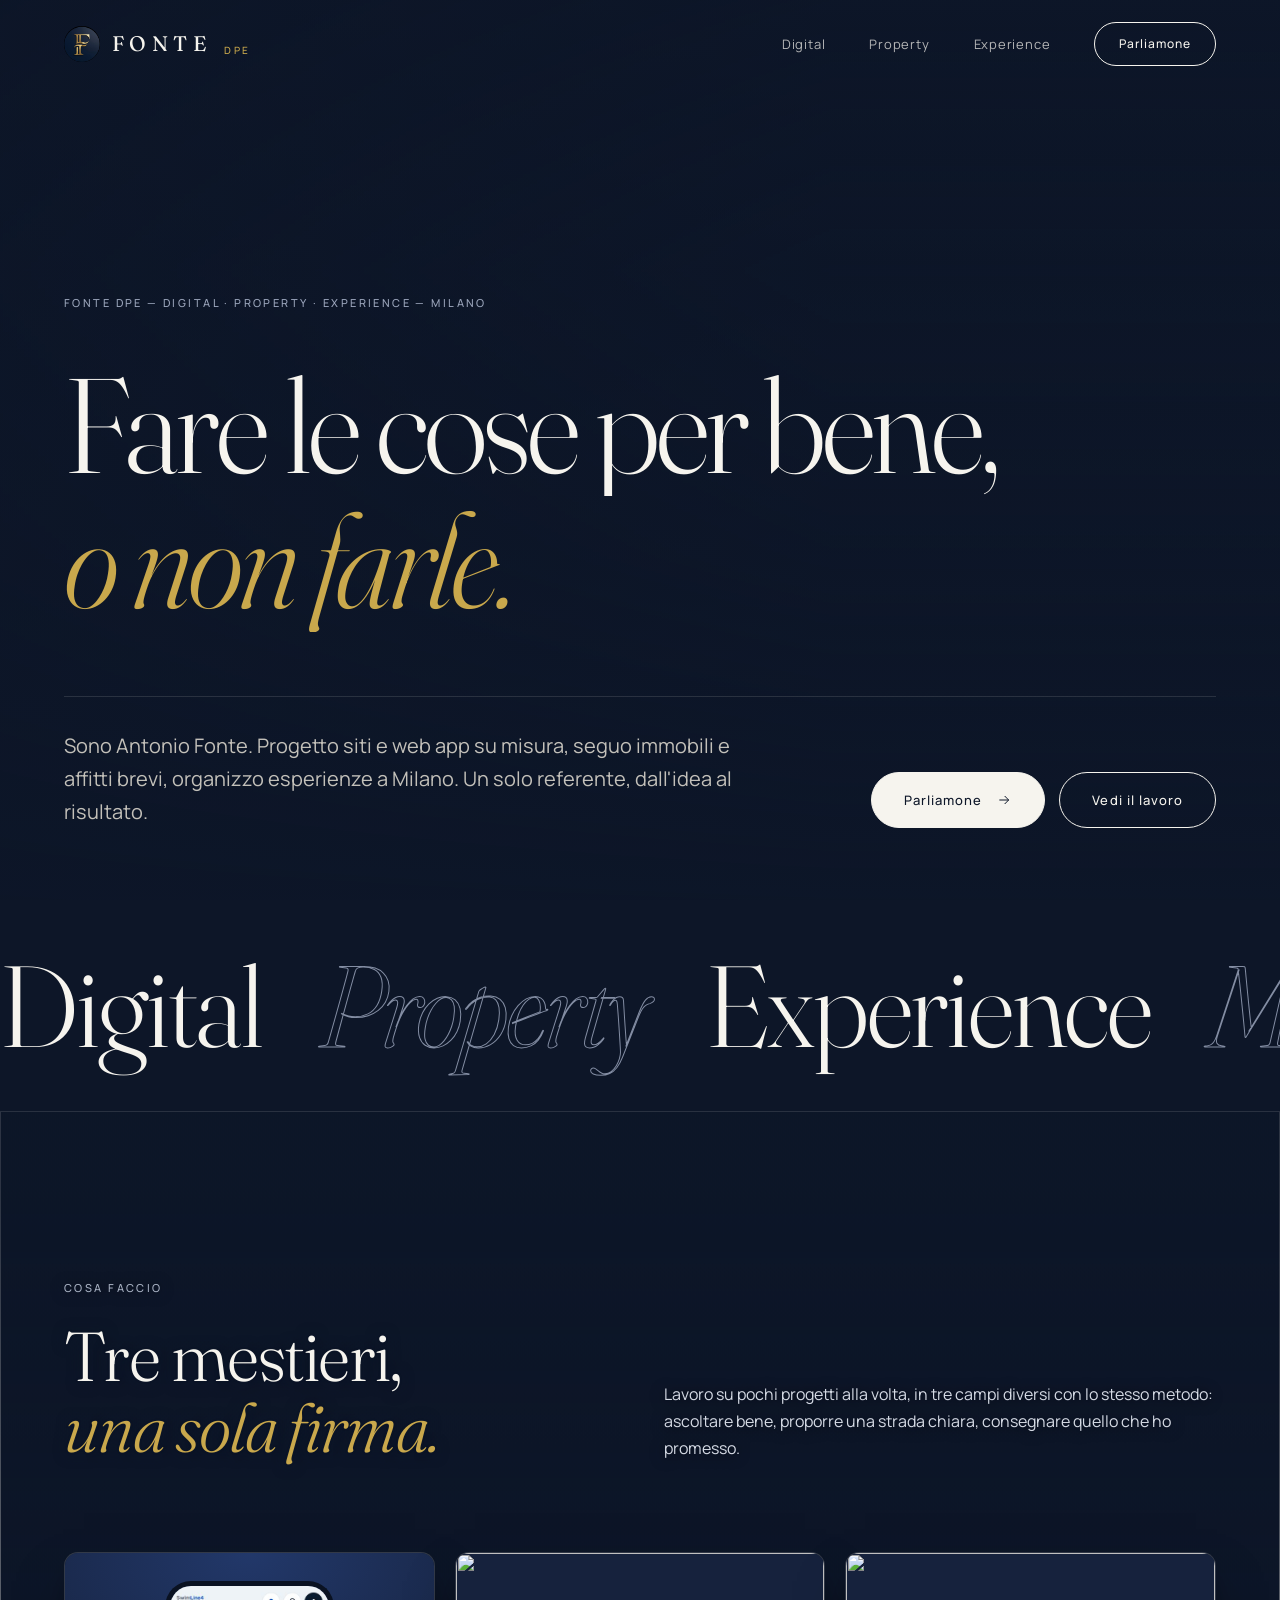
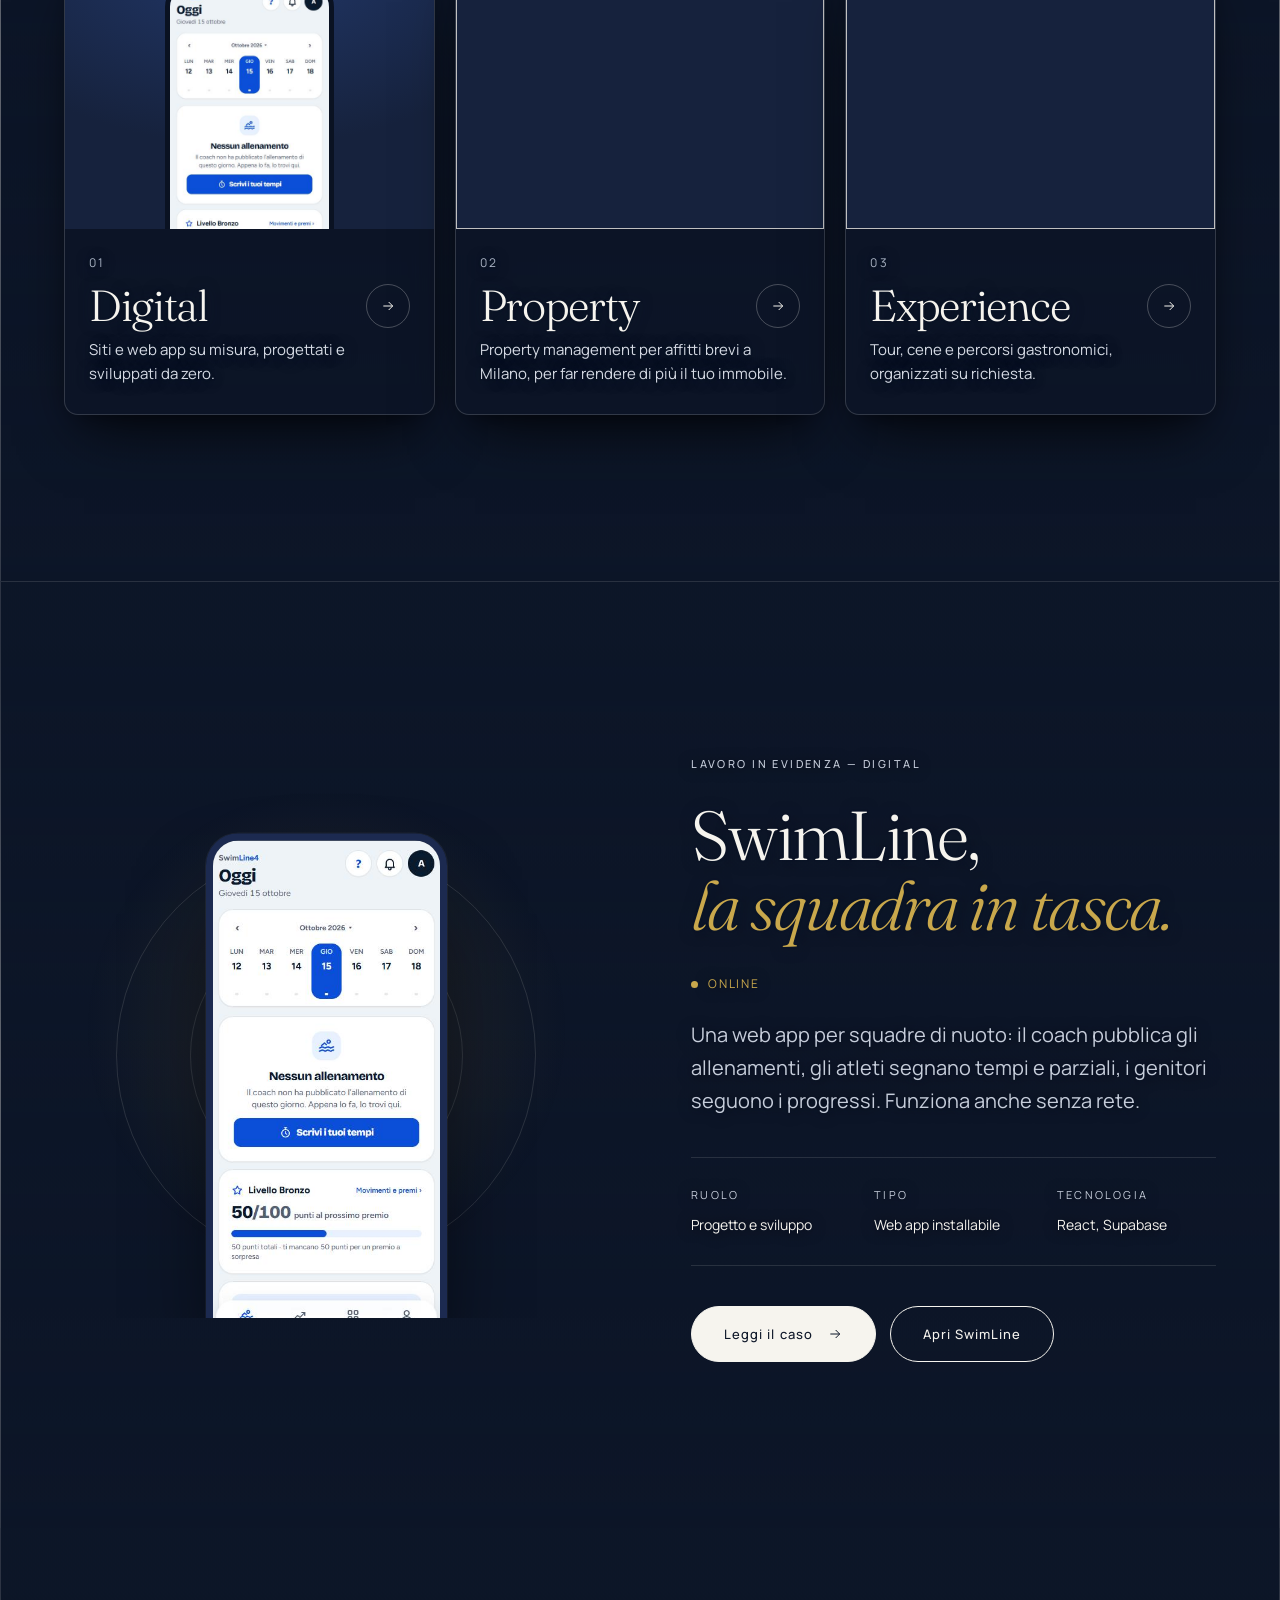
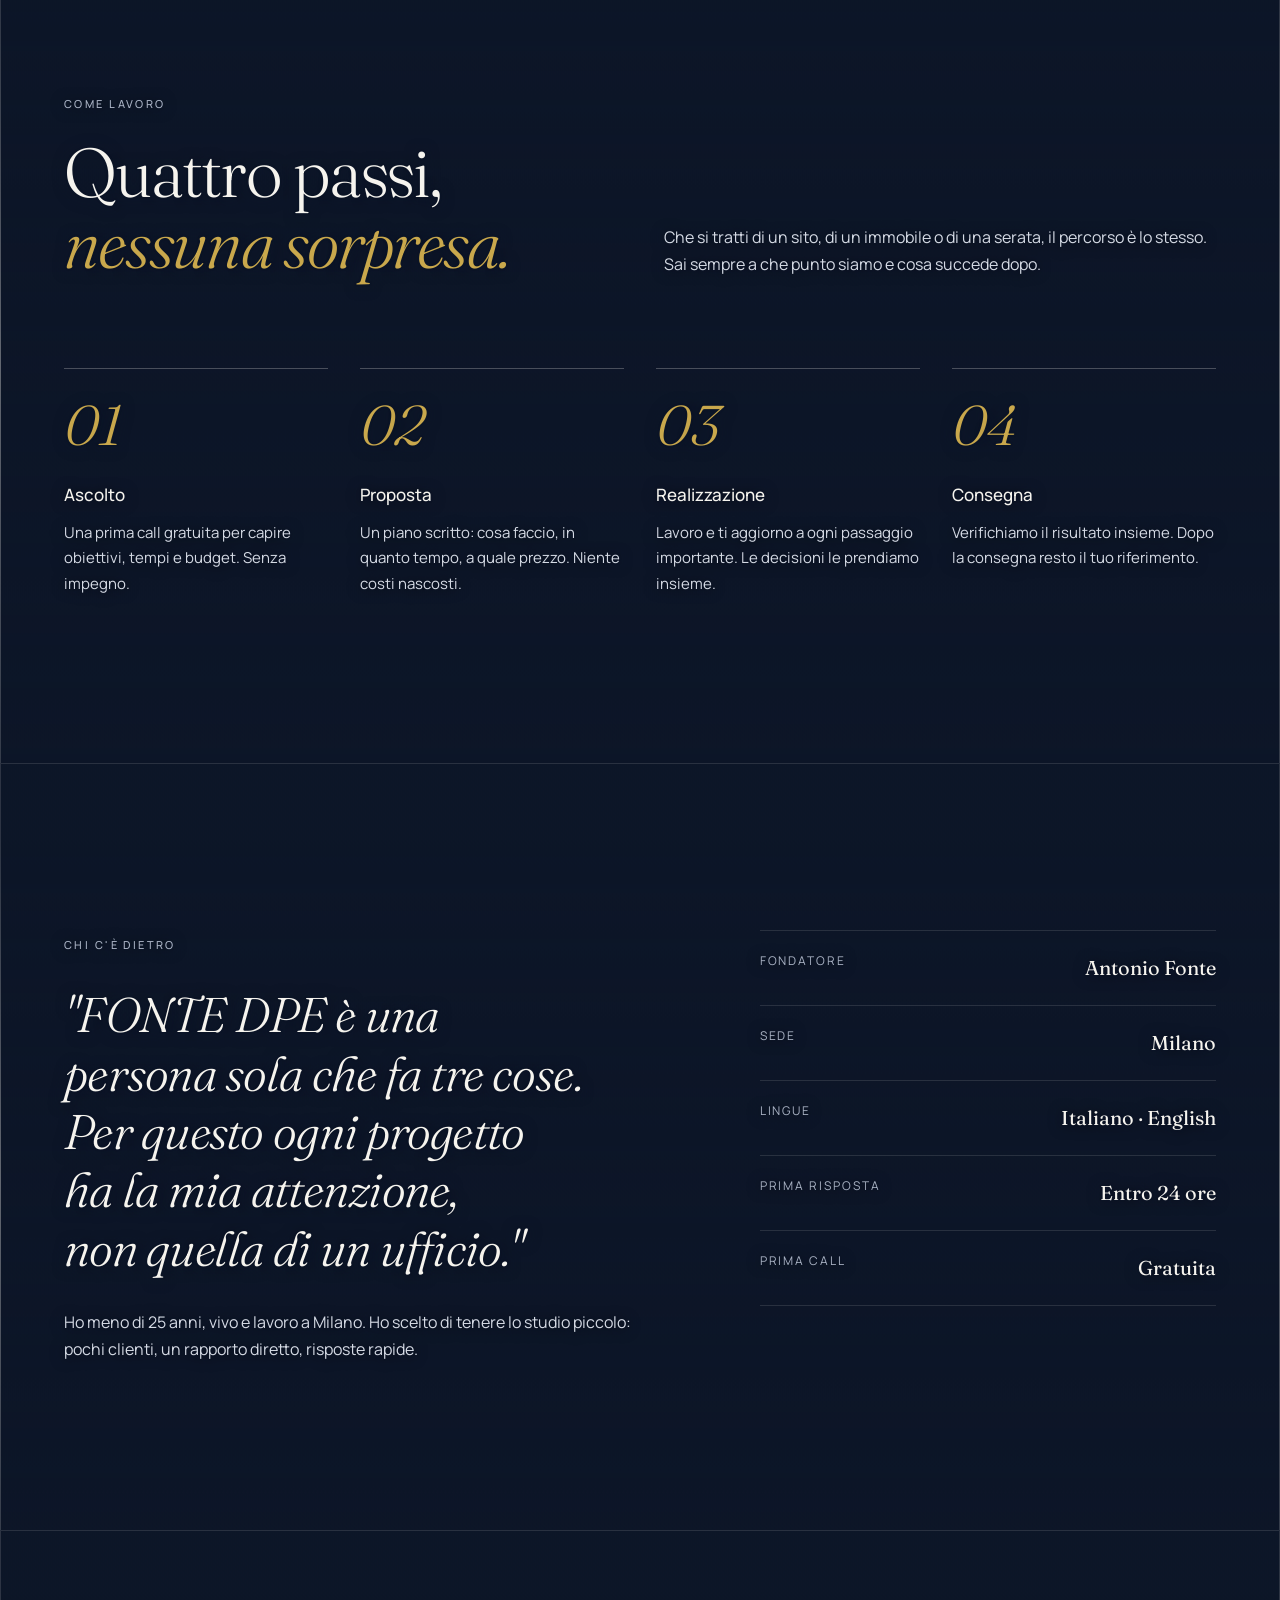
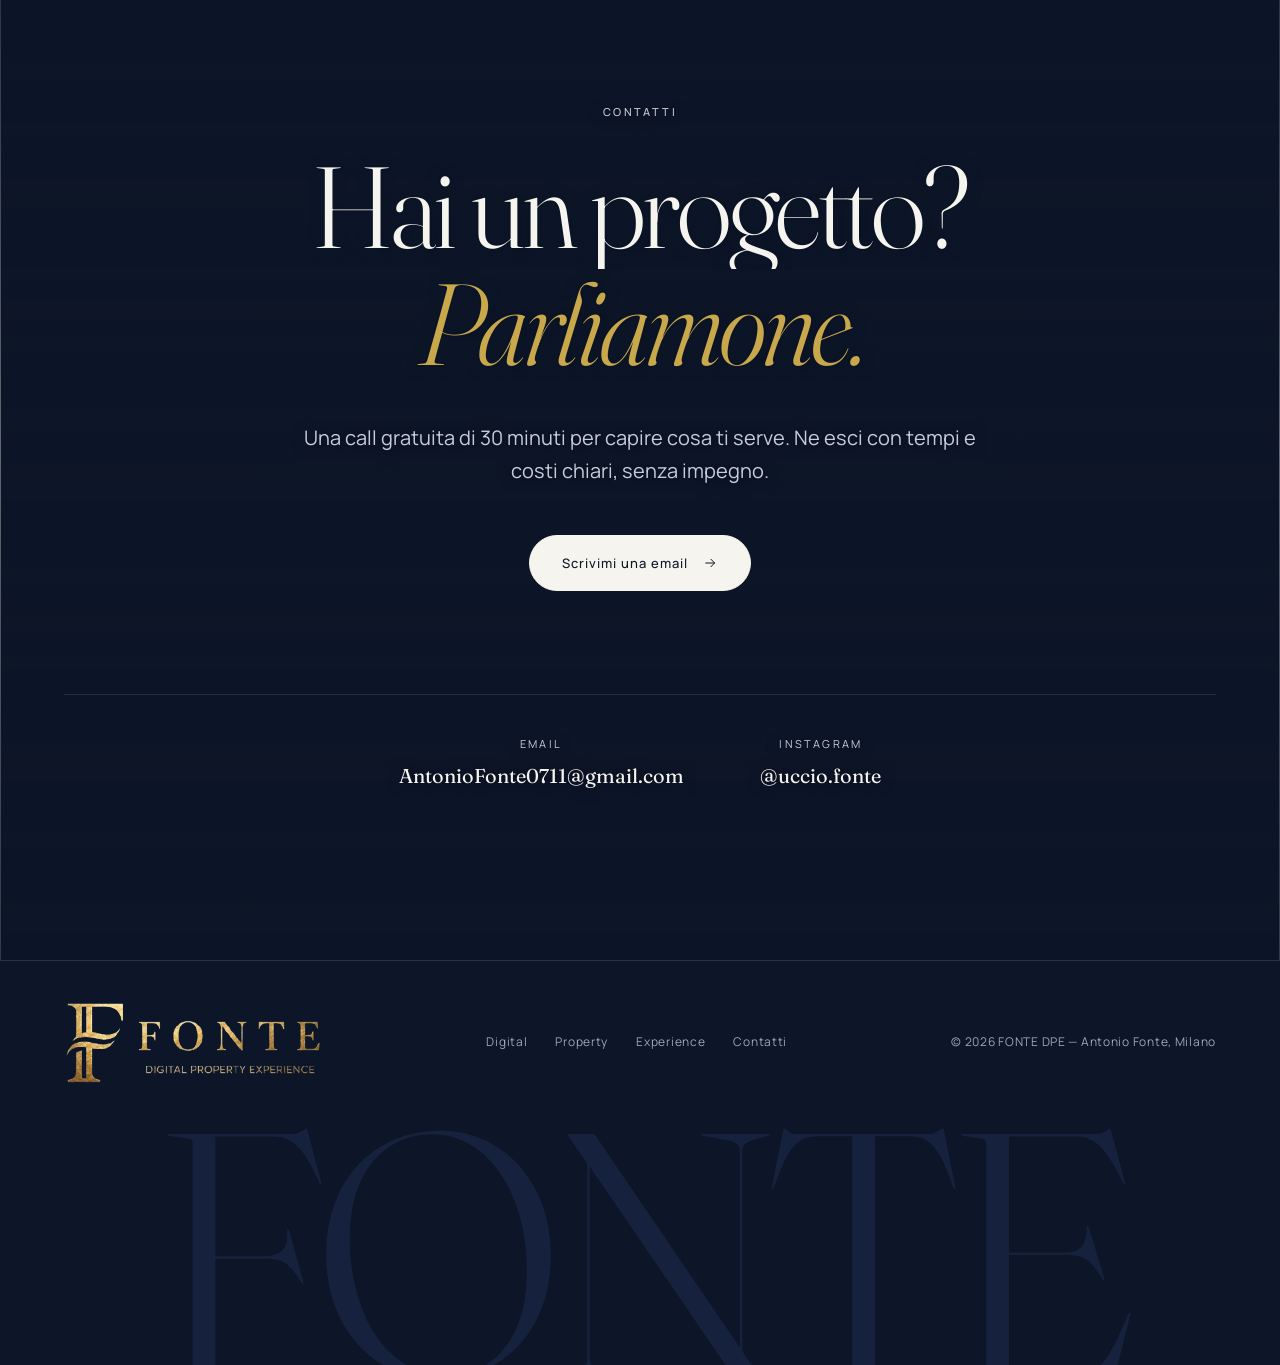
==== index.html @ dc54f18e "Nuovi testi per Property, Experience e Digital - Property: property manager con obiettivo +30% rispe" ====
<!DOCTYPE html>
<html lang="it">
<head>
<meta charset="UTF-8">
<meta name="viewport" content="width=device-width, initial-scale=1">
<title>FONTE DPE — Digital Property Experience, Milano</title>
<meta name="description" content="FONTE DPE è lo studio di Antonio Fonte a Milano: siti e web app su misura, consulenza immobiliare ed esperienze curate. Un solo referente, dall'idea al risultato.">
<meta property="og:type" content="website">
<meta property="og:locale" content="it_IT">
<meta property="og:site_name" content="FONTE DPE">
<meta property="og:title" content="FONTE DPE — Digital Property Experience">
<meta property="og:description" content="Siti e web app su misura, consulenza immobiliare ed esperienze a Milano. Un solo referente, dall'idea al risultato.">
<meta property="og:url" content="https://antoniofonte0711.github.io/FONTE/">
<meta property="og:image" content="https://antoniofonte0711.github.io/FONTE/images/og-fonte.jpg">
<meta property="og:image:width" content="1200">
<meta property="og:image:height" content="630">
<meta property="og:image:alt" content="FONTE — Digital Property Experience">
<meta name="twitter:card" content="summary_large_image">
<meta name="theme-color" content="#0d1628">
<link rel="icon" type="image/jpeg" href="images/logo.jpg">

<!-- Google tag (gtag.js) -->
<script async src="https://www.googletagmanager.com/gtag/js?id=G-DQ8JLY338M"></script>
<script>
  window.dataLayer = window.dataLayer || [];
  function gtag(){dataLayer.push(arguments);}
  gtag('js', new Date());
  gtag('config', 'G-DQ8JLY338M');
</script>

<link rel="preconnect" href="https://fonts.googleapis.com">
<link rel="preconnect" href="https://fonts.gstatic.com" crossorigin>
<link rel="preconnect" href="https://images.unsplash.com">
<link href="https://fonts.googleapis.com/css2?family=Fraunces:ital,opsz,wght@0,9..144,300;0,9..144,400;1,9..144,300&family=Manrope:wght@400;500&display=swap" rel="stylesheet">
<link rel="stylesheet" href="assets/style.css">
<script>document.documentElement.classList.add('js')</script>
</head>
<body class="dark-top">

<header class="header">
  <div class="header__in">
    <a href="index.html" class="brand" aria-label="FONTE DPE, home">
      <img src="images/logo.jpg" alt="" class="brand__logo" width="36" height="36">
      <span class="brand__name">FONTE</span><span class="brand__tag">DPE</span>
    </a>
    <nav class="nav" aria-label="Principale">
      <a href="Digital.html" class="nav__link">Digital</a>
      <a href="immobiliare.html" class="nav__link">Property</a>
      <a href="Experience.html" class="nav__link">Experience</a>
      <a href="#contatti" class="btn nav__cta">Parliamone</a>
    </nav>
    <button class="menu-btn" aria-label="Apri menu" aria-expanded="false" aria-controls="sheet"><span></span><span></span></button>
  </div>
</header>

<div class="sheet" id="sheet" aria-hidden="true">
  <nav class="sheet__links" aria-label="Menu mobile">
    <a href="Digital.html">Digital <small>01</small></a>
    <a href="immobiliare.html">Property <small>02</small></a>
    <a href="Experience.html">Experience <small>03</small></a>
    <a href="#contatti">Contatti <small>04</small></a>
  </nav>
  <div class="sheet__foot">
    <a href="#contatti" class="btn btn--light btn--solid">Parliamone</a>
    <span class="label">Milano · Risposta entro 24 ore</span>
  </div>
</div>

<main>

  <!-- HERO -->
  <section class="hero-full">
    <div class="hero-full__media" data-parallax="0.18">
      <img src="https://images.unsplash.com/photo-1773226577998-e6e3ded8f3e2?w=2200&q=80" alt="Lo skyline di Milano al tramonto, con il Duomo in controluce" width="2200" height="1467" fetchpriority="high">
    </div>
    <div class="wrap">
      <div class="hero__top">
        <span class="label">FONTE DPE — Digital · Property · Experience — Milano</span>
      </div>
      <h1 class="display reveal-lines">
        <span class="line"><span>Fare le cose per bene,</span></span>
        <span class="line"><span><em>o non farle.</em></span></span>
      </h1>
      <div class="hero__foot">
        <p class="lead">Sono Antonio Fonte. Progetto siti e web app su misura, seguo immobili e affitti brevi, organizzo esperienze a Milano. Un solo referente, dall'idea al risultato.</p>
        <div class="hero__actions">
          <a href="#contatti" class="btn btn--light btn--solid">Parliamone
            <svg viewBox="0 0 24 24" fill="none" stroke="currentColor" stroke-width="1.5" aria-hidden="true"><path d="M5 12h14M13 6l6 6-6 6"/></svg>
          </a>
          <a href="#lavori" class="btn btn--light">Vedi il lavoro</a>
        </div>
      </div>
    </div>
  </section>

  <!-- TICKER -->
  <div class="ticker" aria-hidden="true">
    <div class="ticker__track">
      <span>Digital</span><span>Property</span><span>Experience</span><span>Milano</span>
      <span>Digital</span><span>Property</span><span>Experience</span><span>Milano</span>
    </div>
  </div>

  <!-- SETTORI -->
  <section class="sec sec--photo" aria-labelledby="settori-title">
    <div class="sec__bg" data-parallax="0.12" aria-hidden="true"><img src="https://images.unsplash.com/photo-1773160063998-d4f9560ae5ad?w=1800&q=70" alt="" loading="lazy"></div>
    <div class="wrap">
      <div class="sec__head">
        <div>
          <span class="label">Cosa faccio</span>
          <h2 class="h2" id="settori-title" data-reveal>Tre mestieri,<br><em>una sola firma.</em></h2>
        </div>
        <p class="body" data-reveal="2">Lavoro su pochi progetti alla volta, in tre campi diversi con lo stesso metodo: ascoltare bene, proporre una strada chiara, consegnare quello che ho promesso.</p>
      </div>
      <div class="tiles">
        <a href="Digital.html" class="tile" data-reveal>
          <span class="tile__img tile__img--phone"><img src="images/swimline-oggi.jpg" alt="" loading="lazy"></span>
          <span class="tile__body">
            <span class="tile__num">01</span>
            <span class="tile__name">Digital</span>
            <span class="tile__arr"><svg viewBox="0 0 24 24" fill="none" stroke="currentColor" stroke-width="1.5" aria-hidden="true"><path d="M5 12h14M13 6l6 6-6 6"/></svg></span>
            <span class="tile__desc">Siti e web app su misura, progettati e sviluppati da zero.</span>
          </span>
        </a>
        <a href="immobiliare.html" class="tile" data-reveal="2">
          <span class="tile__img"><img src="https://images.unsplash.com/photo-1775144657351-1708d0ea060d?w=900&q=75" alt="" loading="lazy"></span>
          <span class="tile__body">
            <span class="tile__num">02</span>
            <span class="tile__name">Property</span>
            <span class="tile__arr"><svg viewBox="0 0 24 24" fill="none" stroke="currentColor" stroke-width="1.5" aria-hidden="true"><path d="M5 12h14M13 6l6 6-6 6"/></svg></span>
            <span class="tile__desc">Property management per affitti brevi a Milano, per far rendere di più il tuo immobile.</span>
          </span>
        </a>
        <a href="Experience.html" class="tile" data-reveal="3">
          <span class="tile__img"><img src="https://images.unsplash.com/photo-1662716260448-33640ce5b685?w=900&q=75" alt="" loading="lazy"></span>
          <span class="tile__body">
            <span class="tile__num">03</span>
            <span class="tile__name">Experience</span>
            <span class="tile__arr"><svg viewBox="0 0 24 24" fill="none" stroke="currentColor" stroke-width="1.5" aria-hidden="true"><path d="M5 12h14M13 6l6 6-6 6"/></svg></span>
            <span class="tile__desc">Tour, cene e percorsi gastronomici, organizzati su richiesta.</span>
          </span>
        </a>
      </div>
    </div>
  </section>

  <!-- LAVORO IN EVIDENZA -->
  <section class="sec sec--photo night" id="lavori" aria-labelledby="lavori-title">
    <div class="sec__bg" data-parallax="0.12" aria-hidden="true"><img src="https://images.unsplash.com/photo-1561754825-6f9d7b82322d?w=1800&q=70" alt="" loading="lazy"></div>
    <div class="wrap">
      <div class="case">
        <div class="case__stage" data-reveal>
          <div class="phone" data-parallax="0.08"><img src="images/swimline-oggi.jpg" alt="Schermata Oggi di SwimLine: calendario della settimana, allenamento del giorno e punti dell'atleta" width="390" height="844" loading="lazy"></div>
        </div>
        <div>
          <span class="label">Lavoro in evidenza — Digital</span>
          <h2 class="h2" id="lavori-title" style="margin:24px 0 28px" data-reveal>SwimLine,<br><em>la squadra in tasca.</em></h2>
          <span class="status">Online</span>
          <p class="lead" data-reveal="2">Una web app per squadre di nuoto: il coach pubblica gli allenamenti, gli atleti segnano tempi e parziali, i genitori seguono i progressi. Funziona anche senza rete.</p>
          <dl class="case__meta">
            <div><dt>Ruolo</dt><dd>Progetto e sviluppo</dd></div>
            <div><dt>Tipo</dt><dd>Web app installabile</dd></div>
            <div><dt>Tecnologia</dt><dd>React, Supabase</dd></div>
          </dl>
          <div class="hero__actions">
            <a href="Digital.html#swimline" class="btn btn--solid">Leggi il caso
              <svg viewBox="0 0 24 24" fill="none" stroke="currentColor" stroke-width="1.5" aria-hidden="true"><path d="M5 12h14M13 6l6 6-6 6"/></svg>
            </a>
            <a href="https://swim-line4.vercel.app" target="_blank" rel="noopener" class="btn">Apri SwimLine</a>
          </div>
        </div>
      </div>
    </div>
  </section>

  <!-- METODO -->
  <section class="sec sec--photo" aria-labelledby="metodo-title">
    <div class="sec__bg" data-parallax="0.12" aria-hidden="true"><img src="https://images.unsplash.com/photo-1562034475-0292da13283a?w=1800&q=70" alt="" loading="lazy"></div>
    <div class="wrap">
      <div class="sec__head">
        <div>
          <span class="label">Come lavoro</span>
          <h2 class="h2" id="metodo-title" data-reveal>Quattro passi,<br><em>nessuna sorpresa.</em></h2>
        </div>
        <p class="body" data-reveal="2">Che si tratti di un sito, di un immobile o di una serata, il percorso è lo stesso. Sai sempre a che punto siamo e cosa succede dopo.</p>
      </div>
      <ol class="steps">
        <li class="step" data-reveal><h3>Ascolto</h3><p>Una prima call gratuita per capire obiettivi, tempi e budget. Senza impegno.</p></li>
        <li class="step" data-reveal="2"><h3>Proposta</h3><p>Un piano scritto: cosa faccio, in quanto tempo, a quale prezzo. Niente costi nascosti.</p></li>
        <li class="step" data-reveal="3"><h3>Realizzazione</h3><p>Lavoro e ti aggiorno a ogni passaggio importante. Le decisioni le prendiamo insieme.</p></li>
        <li class="step" data-reveal="4"><h3>Consegna</h3><p>Verifichiamo il risultato insieme. Dopo la consegna resto il tuo riferimento.</p></li>
      </ol>
    </div>
  </section>

  <!-- CHI SONO -->
  <section class="sec sec--photo sec--line" aria-labelledby="about-title">
    <div class="sec__bg" data-parallax="0.12" aria-hidden="true"><img src="https://images.unsplash.com/photo-1602010510602-7e4d3fa472f6?w=1800&q=70" alt="" loading="lazy"></div>
    <div class="wrap about">
      <div>
        <span class="label" id="about-title">Chi c'è dietro</span>
        <p class="quote" style="margin:28px 0 32px" data-reveal>"FONTE DPE è una persona sola che fa tre cose. Per questo ogni progetto ha la mia attenzione, non quella di un ufficio."</p>
        <p class="body" data-reveal="2">Ho meno di 25 anni, vivo e lavoro a Milano. Ho scelto di tenere lo studio piccolo: pochi clienti, un rapporto diretto, risposte rapide.</p>
      </div>
      <dl class="facts" data-reveal="2">
        <div><dt>Fondatore</dt><dd>Antonio Fonte</dd></div>
        <div><dt>Sede</dt><dd>Milano</dd></div>
        <div><dt>Lingue</dt><dd>Italiano · English</dd></div>
        <div><dt>Prima risposta</dt><dd>Entro 24 ore</dd></div>
        <div><dt>Prima call</dt><dd>Gratuita</dd></div>
      </dl>
    </div>
  </section>

  <!-- CONTATTI -->
  <section class="sec sec--photo night cta" id="contatti" aria-labelledby="contatti-title">
    <div class="sec__bg" data-parallax="0.12" aria-hidden="true"><img src="https://images.unsplash.com/photo-1790062473328-43f147ec3810?w=1800&q=70" alt="" loading="lazy"></div>
    <div class="wrap">
      <span class="label">Contatti</span>
      <h2 class="display reveal-lines" id="contatti-title">
        <span class="line"><span>Hai un progetto?</span></span>
        <span class="line"><span><em>Parliamone.</em></span></span>
      </h2>
      <p class="lead" data-reveal="2">Una call gratuita di 30 minuti per capire cosa ti serve. Ne esci con tempi e costi chiari, senza impegno.</p>
      <div class="booking" data-booking="dark" data-reveal="3">
        <div class="booking__cal"></div>
        <div class="booking__fallback cta__actions">
          <a href="mailto:AntonioFonte0711@gmail.com?subject=Nuovo%20progetto%20-%20FONTE%20DPE" class="btn btn--solid">Scrivimi una email
            <svg viewBox="0 0 24 24" fill="none" stroke="currentColor" stroke-width="1.5" aria-hidden="true"><path d="M5 12h14M13 6l6 6-6 6"/></svg>
          </a>
        </div>
        <p class="booking__alt">Preferisci scrivere? <a href="mailto:AntonioFonte0711@gmail.com?subject=Nuovo%20progetto%20-%20FONTE%20DPE">Mandami una email</a></p>
      </div>
      <div class="channels">
        <div class="channel"><span>Email</span><a href="mailto:AntonioFonte0711@gmail.com">AntonioFonte0711@gmail.com</a></div>
        <div class="channel"><span>Instagram</span><a href="https://www.instagram.com/uccio.fonte/" target="_blank" rel="noopener">@uccio.fonte</a></div>
      </div>
    </div>
  </section>

</main>

<footer class="footer">
  <div class="footer__in">
    <a href="index.html" class="footer__logo"><img src="images/logo-fonte-full.png" alt="FONTE — Digital Property Experience" width="258" height="84"></a>
    <nav aria-label="Footer">
      <a href="Digital.html">Digital</a>
      <a href="immobiliare.html">Property</a>
      <a href="Experience.html">Experience</a>
      <a href="#contatti">Contatti</a>
    </nav>
    <span>&copy; <span class="js-year">2026</span> FONTE DPE — Antonio Fonte, Milano</span>
  </div>
  <div class="footer__giant" aria-hidden="true">FONTE</div>
</footer>

<script src="assets/main.js"></script>
</body>
</html>
---- assets/style.css ----
/* =========================================================
   FONTE DPE — sistema grafico condiviso
   Lusso moderno minimal, un solo tono: blu FONTE, bianco latte, oro.
   Tutto il sito usa questi colori: per cambiare tono basta modificare
   questo blocco (--ivory è lo sfondo, --ink il testo).
   ========================================================= */

:root {
  --ivory:      #0d1628;   /* sfondo: blu FONTE */
  --paper:      #111e35;
  --ink:        #f6f4ee;   /* testo: bianco latte */
  --ink-2:      #b4bccb;
  --ink-3:      #838da3;
  --line:       rgba(246,244,238,.12);
  --line-2:     rgba(246,244,238,.26);
  --brass:      #c9a84c;   /* oro del logo */
  --night:      #0d1628;
  --night-2:    #16223d;
  --night-text: #f6f4ee;
  --night-mute: #9ba5bb;
  --night-line: rgba(246,244,238,.12);
  --brass-lt:   #c9a84c;

  --font-d: 'Fraunces', Georgia, serif;
  --font-b: 'Manrope', system-ui, sans-serif;

  --max:  1320px;
  --px:   clamp(20px, 5vw, 72px);
  --sec:  clamp(96px, 13vw, 180px);
  --ease: cubic-bezier(.2,.7,.2,1);
}

@view-transition { navigation:auto; }
::view-transition-old(root), ::view-transition-new(root) { animation-duration:.45s; }

/* ---------- Base ---------- */
*, *::before, *::after { margin:0; padding:0; box-sizing:border-box; }
html { scroll-behavior:smooth; -webkit-text-size-adjust:100%; }
body {
  background:var(--ivory); color:var(--ink);
  font-family:var(--font-b); font-size:16px; line-height:1.7;
  -webkit-font-smoothing:antialiased; overflow-x:hidden;
}
img { display:block; max-width:100%; height:auto; }
a { color:inherit; text-decoration:none; }
ul, ol { list-style:none; }
button { font:inherit; color:inherit; background:none; border:0; cursor:pointer; }
::selection { background:var(--brass); color:var(--ivory); }
:focus-visible { outline:1px solid currentColor; outline-offset:4px; }

.wrap { max-width:var(--max); margin:0 auto; padding:0 var(--px); }

/* ---------- Tipografia ---------- */
.label {
  font-size:11px; font-weight:500; letter-spacing:.22em; text-transform:uppercase;
  color:var(--ink-3);
}
.display {
  font-family:var(--font-d); font-weight:300;
  font-size:clamp(50px, 9vw, 140px); line-height:.95; letter-spacing:-.03em;
  text-wrap:balance;
}
.display em, .h2 em, .h3 em { font-style:italic; color:var(--brass); }
.h2 {
  font-family:var(--font-d); font-weight:300;
  font-size:clamp(38px, 5.4vw, 78px); line-height:1.02; letter-spacing:-.025em;
}
.h3 {
  font-family:var(--font-d); font-weight:300;
  font-size:clamp(24px, 2.6vw, 34px); line-height:1.15; letter-spacing:-.01em;
}
.h2, .h3, .quote { text-wrap:balance; }
.lead { font-size:clamp(17px, 1.6vw, 20px); line-height:1.65; color:var(--ink-2); max-width:34em; }
.body { color:var(--ink-2); max-width:36em; }

/* ---------- Bottoni ---------- */
.btn {
  position:relative; overflow:hidden; isolation:isolate;
  display:inline-flex; align-items:center; justify-content:center; gap:14px;
  height:56px; padding:0 32px;
  font-size:13px; font-weight:500; letter-spacing:.08em;
  border:1px solid var(--ink); border-radius:999px;
  transition:color .45s var(--ease), border-color .45s var(--ease);
}
.btn::before {
  content:''; position:absolute; inset:0; z-index:-1;
  background:var(--brass); border-radius:inherit;
  transform:translateY(101%); transition:transform .5s var(--ease);
}
.btn:hover::before { transform:none; }
.btn:hover { color:var(--ivory); border-color:var(--brass); }
.btn svg { width:16px; height:16px; transition:transform .45s var(--ease); }
.btn:hover svg { transform:translateX(4px); }
.btn--solid { background:var(--ink); color:var(--ivory); }
.btn--light { border-color:var(--night-text); color:var(--night-text); }
.btn--light.btn--solid { background:var(--night-text); color:var(--night); }
.btn--light:hover { color:var(--night); border-color:var(--brass-lt); }
.btn--light::before { background:var(--brass-lt); }

/* ---------- Header ---------- */
.header {
  position:fixed; inset:0 0 auto; z-index:50; color:var(--ink);
  transition:background .45s var(--ease), color .45s var(--ease), border-color .45s var(--ease), transform .45s var(--ease);
  border-bottom:1px solid transparent;
}
.dark-top .header:not(.is-solid) { color:var(--night-text); }
.header.is-solid { background:rgba(13,22,40,.86); backdrop-filter:blur(16px); -webkit-backdrop-filter:blur(16px); border-color:var(--line); color:var(--ink); }
.header.is-hidden { transform:translateY(-100%); }
.header__in {
  max-width:var(--max); margin:0 auto; padding:0 var(--px);
  height:88px; display:flex; align-items:center; justify-content:space-between; gap:32px;
}
.brand { display:flex; align-items:center; gap:12px; }
.brand__logo { width:36px; height:36px; border-radius:50%; object-fit:cover; transition:transform .6s var(--ease); }
.brand:hover .brand__logo { transform:rotate(-12deg); }
.brand__name { font-family:var(--font-d); font-size:21px; font-weight:400; letter-spacing:.26em; }
.brand__tag { font-size:10px; font-weight:500; letter-spacing:.22em; color:var(--brass); align-self:flex-end; margin-bottom:3px; }
.dark-top .header:not(.is-solid) .brand__tag { color:var(--brass-lt); }
.nav { display:flex; align-items:center; gap:44px; }
.nav__link { font-size:13px; letter-spacing:.06em; opacity:.72; position:relative; transition:opacity .3s; }
.nav__link::after { content:''; position:absolute; left:0; right:100%; bottom:-6px; height:1px; background:currentColor; transition:right .4s var(--ease); }
.nav__link:hover, .nav__link[aria-current="page"] { opacity:1; }
.nav__link:hover::after, .nav__link[aria-current="page"]::after { right:0; }
.nav__cta { height:44px; padding:0 24px; font-size:12px; border-color:currentColor; }
.menu-btn { display:none; width:44px; height:44px; position:relative; }
.menu-btn span { position:absolute; left:10px; right:10px; height:1px; background:currentColor; transition:transform .4s var(--ease), top .4s var(--ease); }
.menu-btn span:nth-child(1) { top:18px; }
.menu-btn span:nth-child(2) { top:26px; }
.menu-open .menu-btn span:nth-child(1) { top:22px; transform:rotate(45deg); }
.menu-open .menu-btn span:nth-child(2) { top:22px; transform:rotate(-45deg); }
.menu-open .header { color:var(--night-text) !important; background:transparent !important; border-color:transparent !important; backdrop-filter:none; transform:none; }

/* Menu mobile a tutto schermo */
.sheet {
  position:fixed; inset:0; z-index:40; background:var(--night); color:var(--night-text);
  padding:128px var(--px) 40px; display:flex; flex-direction:column; justify-content:space-between;
  clip-path:inset(0 0 100% 0); transition:clip-path .7s var(--ease);
}
.menu-open .sheet { clip-path:inset(0 0 0 0); }
.menu-open { overflow:hidden; }
.sheet__links a {
  display:flex; justify-content:space-between; align-items:baseline;
  font-family:var(--font-d); font-weight:300; font-size:clamp(44px, 12vw, 72px); line-height:1.05;
  padding:18px 0; border-bottom:1px solid var(--night-line);
  opacity:0; transform:translateY(24px); transition:opacity .6s var(--ease), transform .6s var(--ease), color .3s;
}
.sheet__links a:hover { color:var(--brass-lt); }
.menu-open .sheet__links a { opacity:1; transform:none; }
.menu-open .sheet__links a:nth-child(2) { transition-delay:.06s; }
.menu-open .sheet__links a:nth-child(3) { transition-delay:.12s; }
.menu-open .sheet__links a:nth-child(4) { transition-delay:.18s; }
.sheet__links a small { font-family:var(--font-b); font-size:11px; letter-spacing:.2em; color:var(--night-mute); }
.sheet__foot { display:flex; flex-direction:column; gap:20px; }
.sheet__foot .label { color:var(--night-mute); }

/* ---------- Hero a tutto schermo ---------- */
.hero-full {
  position:relative; min-height:100vh; min-height:100svh; overflow:hidden;
  display:flex; align-items:flex-end;
  background:var(--night); color:var(--night-text);
  padding:140px 0 clamp(40px, 6vw, 72px);
}
.hero-full__media { position:absolute; inset:-6% 0 0; z-index:0; will-change:transform; }
.hero-full__media img { width:100%; height:100%; object-fit:cover; animation:slowzoom 18s var(--ease) both; }
@keyframes slowzoom { from { transform:scale(1.14); } to { transform:scale(1); } }
.hero-full::after {
  content:''; position:absolute; inset:0; z-index:0; pointer-events:none;
  background:
    linear-gradient(to top, rgba(13,22,40,.95) 0%, rgba(13,22,40,.58) 38%, rgba(13,22,40,.38) 70%, rgba(13,22,40,.62) 100%),
    linear-gradient(to right, rgba(13,22,40,.62), rgba(13,22,40,.15) 65%);
}
.hero-full .wrap { position:relative; z-index:1; width:100%; }
.hero-full .label { color:var(--night-mute); }
.hero-full .display { font-size:clamp(54px, 10.5vw, 168px); }
.hero-full .display em { color:var(--brass-lt); }
.hero-full .lead { color:rgba(236,230,218,.82); }
.hero__top { display:flex; justify-content:space-between; gap:24px; margin-bottom:clamp(28px, 4vw, 48px); }
.hero__foot {
  display:grid; grid-template-columns:minmax(0,1fr) auto; gap:48px; align-items:end;
  margin-top:clamp(36px, 5vw, 64px); padding-top:32px; border-top:1px solid var(--night-line);
}
.hero__actions { display:flex; gap:14px; flex-wrap:wrap; }
.scroll-cue {
  position:absolute; right:var(--px); top:50%; z-index:1;
  writing-mode:vertical-rl; font-size:10px; letter-spacing:.3em; text-transform:uppercase; color:var(--night-mute);
  display:flex; align-items:center; gap:16px;
}
.scroll-cue::after { content:''; width:1px; height:64px; background:linear-gradient(var(--night-mute), transparent); animation:cue 2.4s var(--ease) infinite; transform-origin:top; }
@keyframes cue { 0% { transform:scaleY(0); } 50% { transform:scaleY(1); } 100% { transform:scaleY(1); opacity:0; } }

/* Hero senza foto: notte con elemento laterale */
.hero-full--stage { align-items:center; }
.hero-full--stage::after { background:radial-gradient(ellipse 60% 70% at 78% 45%, rgba(201,168,76,.16), transparent 70%); }
.hero-full--stage .display { font-size:clamp(50px, 7.2vw, 116px); }
.hero-stage { display:grid; grid-template-columns:minmax(0,1.2fr) minmax(0,.8fr); gap:clamp(40px, 6vw, 96px); align-items:center; }
.hero-stage .hero__foot { grid-template-columns:minmax(0,1fr); }
.hero-stage__phone { justify-self:center; width:min(300px, 70%); }

/* ---------- Ticker ---------- */
.ticker { overflow:hidden; padding:clamp(28px, 4vw, 48px) 0; border-bottom:1px solid var(--line); white-space:nowrap; }
.ticker__track { display:inline-flex; animation:ticker 38s linear infinite; }
.ticker span {
  font-family:var(--font-d); font-weight:300; font-style:italic;
  font-size:clamp(56px, 9vw, 140px); line-height:1; letter-spacing:-.02em; padding-right:.5em;
  color:transparent; -webkit-text-stroke:1px var(--ink-3);
}
.ticker span:nth-child(odd) { color:var(--ink); -webkit-text-stroke:0; font-style:normal; }
@keyframes ticker { to { transform:translateX(-50%); } }

/* ---------- Sezioni ---------- */
.sec { padding:var(--sec) 0; }
.sec--line { border-top:1px solid var(--line); }
.sec__head { display:grid; grid-template-columns:minmax(0,1fr) minmax(0,1fr); gap:48px; align-items:end; margin-bottom:clamp(48px, 7vw, 104px); }
.sec__head .label { margin-bottom:24px; display:block; }

/* Sezione con foto di sfondo, velata di blu FONTE */
.sec--photo { position:relative; isolation:isolate; overflow:hidden; }
.sec__bg { position:absolute; inset:-14% 0; z-index:-2; will-change:transform; }
.sec__bg img { width:100%; height:100%; object-fit:cover; }
/* Il velo sta dentro .sec__bg: si muove con la foto e la copre sempre tutta
   (.sec__bg sborda del 14% sopra e sotto, da qui gli stop all'11% e 89%) */
.sec__bg::after {
  content:''; position:absolute; inset:0; pointer-events:none;
  background:linear-gradient(180deg, rgba(13,22,40,.82) 0%, rgba(13,22,40,.82) 11%, rgba(13,22,40,.52) 46%, rgba(13,22,40,.82) 89%, rgba(13,22,40,.82) 100%);
}
.sec--photo { text-shadow:0 0 2px rgba(13,22,40,.9), 0 1px 14px rgba(13,22,40,.85); }
.sec--photo .btn, .sec--photo .phone { text-shadow:none; }
.sec--photo { --ink-2:#d5dae4; --ink-3:#aab3c4; --night-mute:#c6cdda; }

/* Sezione notte */
.night { background:var(--night); color:var(--night-text); border-top:1px solid var(--line); }
.night .label { color:var(--night-mute); }
.night .lead, .night .body { color:var(--night-mute); }
.night .display em, .night .h2 em, .night .h3 em { color:var(--brass-lt); }
.night .btn { border-color:var(--night-text); color:var(--night-text); }
.night .btn--solid { background:var(--night-text); color:var(--night); }
.night .btn:hover { color:var(--night); border-color:var(--brass-lt); }
.night .btn::before { background:var(--brass-lt); }

/* ---------- Indice settori (home) ---------- */
/* Tre caselle affiancate: immagine sopra, testo sotto */
.tiles { display:grid; grid-template-columns:repeat(3, minmax(0,1fr)); gap:20px; }
.tile {
  display:flex; flex-direction:column; overflow:hidden; border-radius:14px;
  border:1px solid rgba(246,244,238,.16); background:rgba(13,22,40,.72);
  backdrop-filter:blur(12px); -webkit-backdrop-filter:blur(12px);
  /* effetto "staccato" dalla pagina: ombra profonda + filo di luce sul bordo alto */
  box-shadow:0 30px 60px -20px rgba(0,0,0,.75), 0 12px 24px -12px rgba(0,0,0,.5), inset 0 1px 0 rgba(246,244,238,.08);
  transition:border-color .4s, translate .5s var(--ease), box-shadow .5s var(--ease);
}
/* la comparsa allo scroll usa transform; il sollevamento usa translate, cosi non si pestano */
.js .tile[data-reveal] { transition:opacity 1.1s var(--ease), transform 1.1s var(--ease), translate .5s var(--ease), box-shadow .5s var(--ease), border-color .4s; transition-delay:var(--d,0s), var(--d,0s), 0s, 0s, 0s; }
.js .tile[data-reveal="2"] { --d:.12s; }
.js .tile[data-reveal="3"] { --d:.24s; }
.tile__img { aspect-ratio:4/3; overflow:hidden; background:var(--night-2); }
.tile__img img { width:100%; height:100%; object-fit:cover; transition:transform 1.1s var(--ease); }
/* Digital: lo screenshot dell app dentro un telefono, non ritagliato a tutta casella */
.tile__img--phone { display:flex; justify-content:center; align-items:flex-start; padding-top:28px; background:radial-gradient(120% 100% at 50% 0%, #22386a, var(--night-2) 70%); }
.tile__img--phone img { width:min(46%, 210px); height:auto; border:5px solid #0a1222; border-bottom:0; border-radius:26px 26px 0 0; transform-origin:50% 0; }
.tile__body { display:grid; grid-template-columns:minmax(0,1fr) 44px; column-gap:16px; row-gap:10px; align-items:center; padding:24px 24px 28px; flex:1; }
.tile__num { grid-column:1 / -1; font-size:12px; letter-spacing:.2em; color:var(--ink-3); transition:color .4s; }
.tile__name { font-family:var(--font-d); font-weight:300; font-size:clamp(34px, 3.4vw, 48px); line-height:1; letter-spacing:-.03em; transition:color .4s; }
.tile__desc { grid-column:1 / -1; color:var(--ink-2); font-size:15px; line-height:1.6; }
.tile__arr { width:44px; height:44px; border:1px solid var(--line-2); border-radius:50%; display:grid; place-items:center; transition:background .4s, color .4s, border-color .4s, transform .6s var(--ease); }
.tile__arr svg { width:16px; height:16px; }
.tile:hover { border-color:rgba(201,168,76,.45); translate:0 -6px; box-shadow:0 40px 70px -20px rgba(0,0,0,.85), 0 16px 30px -12px rgba(0,0,0,.55), inset 0 1px 0 rgba(246,244,238,.1); }
.tile:hover .tile__img img { transform:scale(1.05); }
.tile:hover .tile__name { color:var(--brass); font-style:italic; }
.tile:hover .tile__num { color:var(--brass); }
.tile:hover .tile__arr { background:var(--brass); color:var(--ivory); border-color:var(--brass); transform:rotate(-45deg); }

/* ---------- Caso studio ---------- */
.case { display:grid; grid-template-columns:minmax(0,1fr) minmax(0,1fr); gap:clamp(48px, 8vw, 128px); align-items:center; }
.case__stage {
  position:relative; aspect-ratio:1/1; display:grid; place-items:center; overflow:hidden;
  background:radial-gradient(circle at 50% 45%, rgba(201,168,76,.18), transparent 62%), var(--night-2);
}
.sec--photo .case__stage { background:radial-gradient(circle at 50% 45%, rgba(201,168,76,.14), transparent 62%); }
.case__stage::before, .case__stage::after { content:''; position:absolute; border:1px solid var(--night-line); border-radius:50%; }
.case__stage::before { inset:10%; }
.case__stage::after { inset:24%; }
.phone {
  position:relative; z-index:1; width:46%; aspect-ratio:390/844; border-radius:32px; overflow:hidden;
  border:7px solid #1c2a50; box-shadow:0 50px 100px -30px rgba(0,0,0,.85), 0 0 0 1px rgba(255,255,255,.06);
}
.phone img { width:100%; height:100%; object-fit:cover; object-position:top; }
.case__meta { display:grid; grid-template-columns:repeat(3, minmax(0,1fr)); gap:24px; margin:40px 0; padding:28px 0; border-top:1px solid var(--night-line); border-bottom:1px solid var(--night-line); }
.case__meta dt { font-size:11px; letter-spacing:.2em; text-transform:uppercase; color:var(--night-mute); margin-bottom:8px; }
.case__meta dd { font-size:14px; }
.status { display:inline-flex; align-items:center; gap:10px; font-size:12px; letter-spacing:.14em; text-transform:uppercase; color:var(--brass-lt); margin-bottom:24px; }
.status::before { content:''; width:7px; height:7px; border-radius:50%; background:currentColor; animation:pulse 2.4s ease-in-out infinite; }
@keyframes pulse { 0%,100% { box-shadow:0 0 0 0 rgba(201,168,76,.45); } 50% { box-shadow:0 0 0 7px rgba(201,168,76,0); } }

/* Lista caratteristiche */
.features { display:grid; grid-template-columns:repeat(2, minmax(0,1fr)); gap:0 56px; }
.features li { padding:24px 0; border-top:1px solid var(--night-line); display:grid; grid-template-columns:44px minmax(0,1fr); gap:12px; }
.features b { font-weight:500; display:block; margin-bottom:4px; }
.features span { color:var(--night-mute); font-size:14px; }
.features i { font-style:normal; font-size:12px; letter-spacing:.15em; color:var(--brass-lt); padding-top:3px; }

/* ---------- Griglie servizi ---------- */
.grid3 { display:grid; grid-template-columns:repeat(3, minmax(0,1fr)); border-top:1px solid var(--line); }
.grid4 { display:grid; grid-template-columns:repeat(4, minmax(0,1fr)); border-top:1px solid var(--line); }
.cell { position:relative; padding:44px 32px 48px 0; border-bottom:1px solid var(--line); transition:background .5s var(--ease); }
.cell + .cell { padding-left:32px; border-left:1px solid var(--line); }
.cell::after { content:''; position:absolute; left:0; right:0; top:-1px; height:1px; background:var(--brass); transform:scaleX(0); transform-origin:left; transition:transform .7s var(--ease); }
.cell:hover::after { transform:scaleX(1); }
.cell__num { font-size:12px; letter-spacing:.2em; color:var(--ink-3); display:block; margin-bottom:64px; transition:color .4s; }
.cell:hover .cell__num { color:var(--brass); }
.cell .h3 { margin-bottom:16px; }
.cell p { color:var(--ink-2); font-size:15px; }
.night .grid3, .night .grid4, .night .cell { border-color:var(--night-line); }
.night .cell p { color:var(--night-mute); }

/* ---------- Processo ---------- */
.steps { display:grid; grid-template-columns:repeat(4, minmax(0,1fr)); gap:32px; counter-reset:s; }
.steps--5 { grid-template-columns:repeat(5, minmax(0,1fr)); gap:28px; }
.step { padding-top:28px; border-top:1px solid var(--line-2); position:relative; }
.step::before { counter-increment:s; content:'0' counter(s); display:block; font-family:var(--font-d); font-weight:300; font-style:italic; font-size:56px; line-height:1; color:var(--brass); margin-bottom:28px; }
.step h3 { font-size:17px; font-weight:500; margin-bottom:10px; }
.step p { color:var(--ink-2); font-size:15px; }

/* ---------- Impegni ---------- */
.pledges { display:grid; grid-template-columns:repeat(4, minmax(0,1fr)); border-top:1px solid var(--line); border-bottom:1px solid var(--line); }
.pledge { padding:44px 24px 44px 0; }
.pledge + .pledge { padding-left:24px; border-left:1px solid var(--line); }
.pledge b { display:block; font-family:var(--font-d); font-weight:300; font-size:clamp(48px, 5vw, 76px); line-height:1; margin-bottom:14px; }
.pledge span { font-size:13px; color:var(--ink-2); }
.pledges__note { margin-top:16px; font-size:12px; color:var(--ink-3); }

/* ---------- Citazione / chi sono ---------- */
.about { display:grid; grid-template-columns:minmax(0,1.3fr) minmax(0,1fr); gap:clamp(48px, 8vw, 128px); align-items:start; }
.quote { font-family:var(--font-d); font-weight:300; font-style:italic; font-size:clamp(30px, 3.8vw, 54px); line-height:1.2; letter-spacing:-.015em; }
.facts { border-top:1px solid var(--line); }
.facts div { display:flex; justify-content:space-between; gap:24px; padding:20px 0; border-bottom:1px solid var(--line); }
.facts dt { font-size:12px; letter-spacing:.16em; text-transform:uppercase; color:var(--ink-3); }
.facts dd { font-family:var(--font-d); font-size:20px; text-align:right; }

/* ---------- Immagini ---------- */
.frame { position:relative; overflow:hidden; background:var(--night-2); }
.frame img { width:100%; height:100%; object-fit:cover; }
.frame img[data-parallax] { position:absolute; left:0; top:-10%; height:120%; will-change:transform; }
.frame--tall { aspect-ratio:4/5; }
.frame--wide { aspect-ratio:16/9; }

/* ---------- Format (experience) ---------- */
.formats { display:grid; grid-template-columns:repeat(3, minmax(0,1fr)); gap:clamp(24px, 3vw, 40px); }
.format:nth-child(2) { margin-top:clamp(0px, 6vw, 96px); }
.format .frame { aspect-ratio:3/4; margin-bottom:28px; }
.format .frame img { height:100%; transition:transform 1.4s var(--ease); }
.format:hover .frame img { transform:scale(1.06); }
.format__meta { font-size:11px; letter-spacing:.2em; text-transform:uppercase; color:var(--brass); margin-bottom:12px; }
.format .h3 { margin-bottom:12px; }
.format p { color:var(--ink-2); font-size:15px; }

/* ---------- Contatto finale ---------- */
.cta { text-align:center; }
.cta .display { margin:28px auto 36px; max-width:12em; }
.cta .lead { margin:0 auto 48px; }
.cta__actions { display:flex; gap:14px; justify-content:center; flex-wrap:wrap; }
.channels { display:flex; justify-content:center; gap:clamp(24px, 6vw, 80px); flex-wrap:wrap; margin-top:clamp(64px, 8vw, 104px); padding-top:40px; border-top:1px solid var(--night-line); }
.channel { display:flex; flex-direction:column; gap:6px; align-items:center; }
.channel span { font-size:11px; letter-spacing:.2em; text-transform:uppercase; color:var(--night-mute); }
.channel a { font-family:var(--font-d); font-size:20px; transition:color .3s; overflow-wrap:anywhere; }
.channel a:hover { color:var(--brass-lt); }

/* ---------- Prenotazione (Cal.com) ---------- */
.booking { max-width:1000px; margin:0 auto; }
.booking__cal { display:none; min-height:560px; text-align:left; }
.booking.is-live .booking__cal { display:block; }
.booking.is-live .booking__fallback { display:none; }
.booking__alt { display:none; margin-top:28px; font-size:14px; color:var(--ink-3); }
.booking.is-live .booking__alt { display:block; }
.night .booking__alt { color:var(--night-mute); }
.booking__alt a { border-bottom:1px solid currentColor; }

/* ---------- Footer ---------- */
.footer { background:var(--night); color:var(--night-mute); border-top:1px solid var(--night-line); overflow:hidden; }
.footer__in { max-width:var(--max); margin:0 auto; padding:40px var(--px) 32px; display:flex; justify-content:space-between; align-items:center; gap:24px; flex-wrap:wrap; font-size:12px; letter-spacing:.06em; }
.footer .brand { color:var(--night-text); }
.footer .brand__tag { color:var(--brass-lt); }
.footer__logo { display:block; line-height:0; }
.footer__logo img { height:84px; width:auto; }
.footer nav { display:flex; gap:28px; flex-wrap:wrap; }
.footer nav a { transition:color .3s; }
.footer nav a:hover { color:var(--night-text); }
.footer__giant {
  font-family:var(--font-d); font-weight:300; line-height:.78; letter-spacing:-.04em;
  font-size:clamp(90px, 27vw, 420px); text-align:center; color:var(--night-2);
  padding:0 var(--px); user-select:none; margin-bottom:-.06em;
}

/* ---------- Comparsa allo scroll (solo con JS attivo) ---------- */
.js [data-reveal] { opacity:0; transform:translateY(32px); transition:opacity 1.1s var(--ease), transform 1.1s var(--ease); }
.js [data-reveal].is-in { opacity:1; transform:none; }
.js [data-reveal="2"] { transition-delay:.12s; }
.js [data-reveal="3"] { transition-delay:.24s; }
.js [data-reveal="4"] { transition-delay:.36s; }
.js .reveal-lines .line { display:block; overflow:hidden; padding-bottom:.06em; }
.js .reveal-lines .line > span { display:block; transform:translateY(110%); transition:transform 1.3s var(--ease); }
.js .reveal-lines.is-in .line > span { transform:none; }
.js .reveal-lines .line:nth-child(2) > span { transition-delay:.12s; }
.js .reveal-lines .line:nth-child(3) > span { transition-delay:.24s; }
.js .hero-full .hero__foot, .js .hero-full .hero__top { opacity:0; transition:opacity 1.2s var(--ease) .5s; }
.js .hero-full.is-in .hero__foot, .js .hero-full.is-in .hero__top { opacity:1; }

@media (prefers-reduced-motion: reduce) {
  html { scroll-behavior:auto; }
  .js [data-reveal], .js .reveal-lines .line > span, .js .hero-full .hero__foot, .js .hero-full .hero__top { opacity:1; transform:none; transition:none; }
  .hero-full__media img, .ticker__track, .scroll-cue::after, .status::before { animation:none; }
  *, *::before, *::after { transition-duration:.01ms !important; }
}

/* ---------- Responsive ---------- */
@media (max-width:1024px) {
  .nav { display:none; }
  .menu-btn { display:block; }
  .grid4, .pledges { grid-template-columns:repeat(2, minmax(0,1fr)); }
  .grid4 .cell:nth-child(3) { padding-left:0; border-left:0; }
  .pledge:nth-child(3) { padding-left:0; border-left:0; border-top:1px solid var(--line); }
  .pledge:nth-child(4) { border-top:1px solid var(--line); }
  .steps { grid-template-columns:repeat(2, minmax(0,1fr)); row-gap:56px; }
  .scroll-cue { display:none; }
}
@media (max-width:860px) {
  .sec__head, .hero__foot, .case, .about, .hero-stage { grid-template-columns:minmax(0,1fr); }
  .sec__head { gap:24px; }
  .hero__foot { gap:28px; }
  .hero-stage__phone { width:min(180px, 46%); order:-1; justify-self:start; margin-bottom:8px; }
  .tiles { grid-template-columns:minmax(0,1fr); gap:16px; }
  .tile__img { aspect-ratio:16/10; }
  .tile__desc { font-size:14px; }
  .grid3, .formats { grid-template-columns:minmax(0,1fr); }
  .format:nth-child(2) { margin-top:0; }
  .grid3 .cell, .grid3 .cell + .cell { padding:36px 0; border-left:0; }
  .cell__num { margin-bottom:24px; }
  .features { grid-template-columns:minmax(0,1fr); }
  .case__stage { order:-1; }
}
@media (max-width:560px) {
  .header__in { height:76px; }
  .brand__logo { width:32px; height:32px; }
  .brand__name { font-size:18px; }
  .hero-full { padding-top:120px; }
  .hero-full .display { font-size:clamp(50px, 14.5vw, 72px); }
  .hero__top { flex-direction:column; gap:6px; }
  .grid4 { grid-template-columns:minmax(0,1fr); }
  .grid4 .cell, .grid4 .cell + .cell { padding:36px 0; border-left:0; }
  .steps { grid-template-columns:minmax(0,1fr); row-gap:44px; }
  .case__meta { grid-template-columns:minmax(0,1fr); gap:16px; }
  .btn { width:100%; }
  .hero__actions { flex-direction:column; }
  .facts dd { font-size:17px; }
  .pledge { padding-right:12px; }
  .pledge + .pledge { padding-left:16px; }
  .footer__in { flex-direction:column; align-items:flex-start; }
}
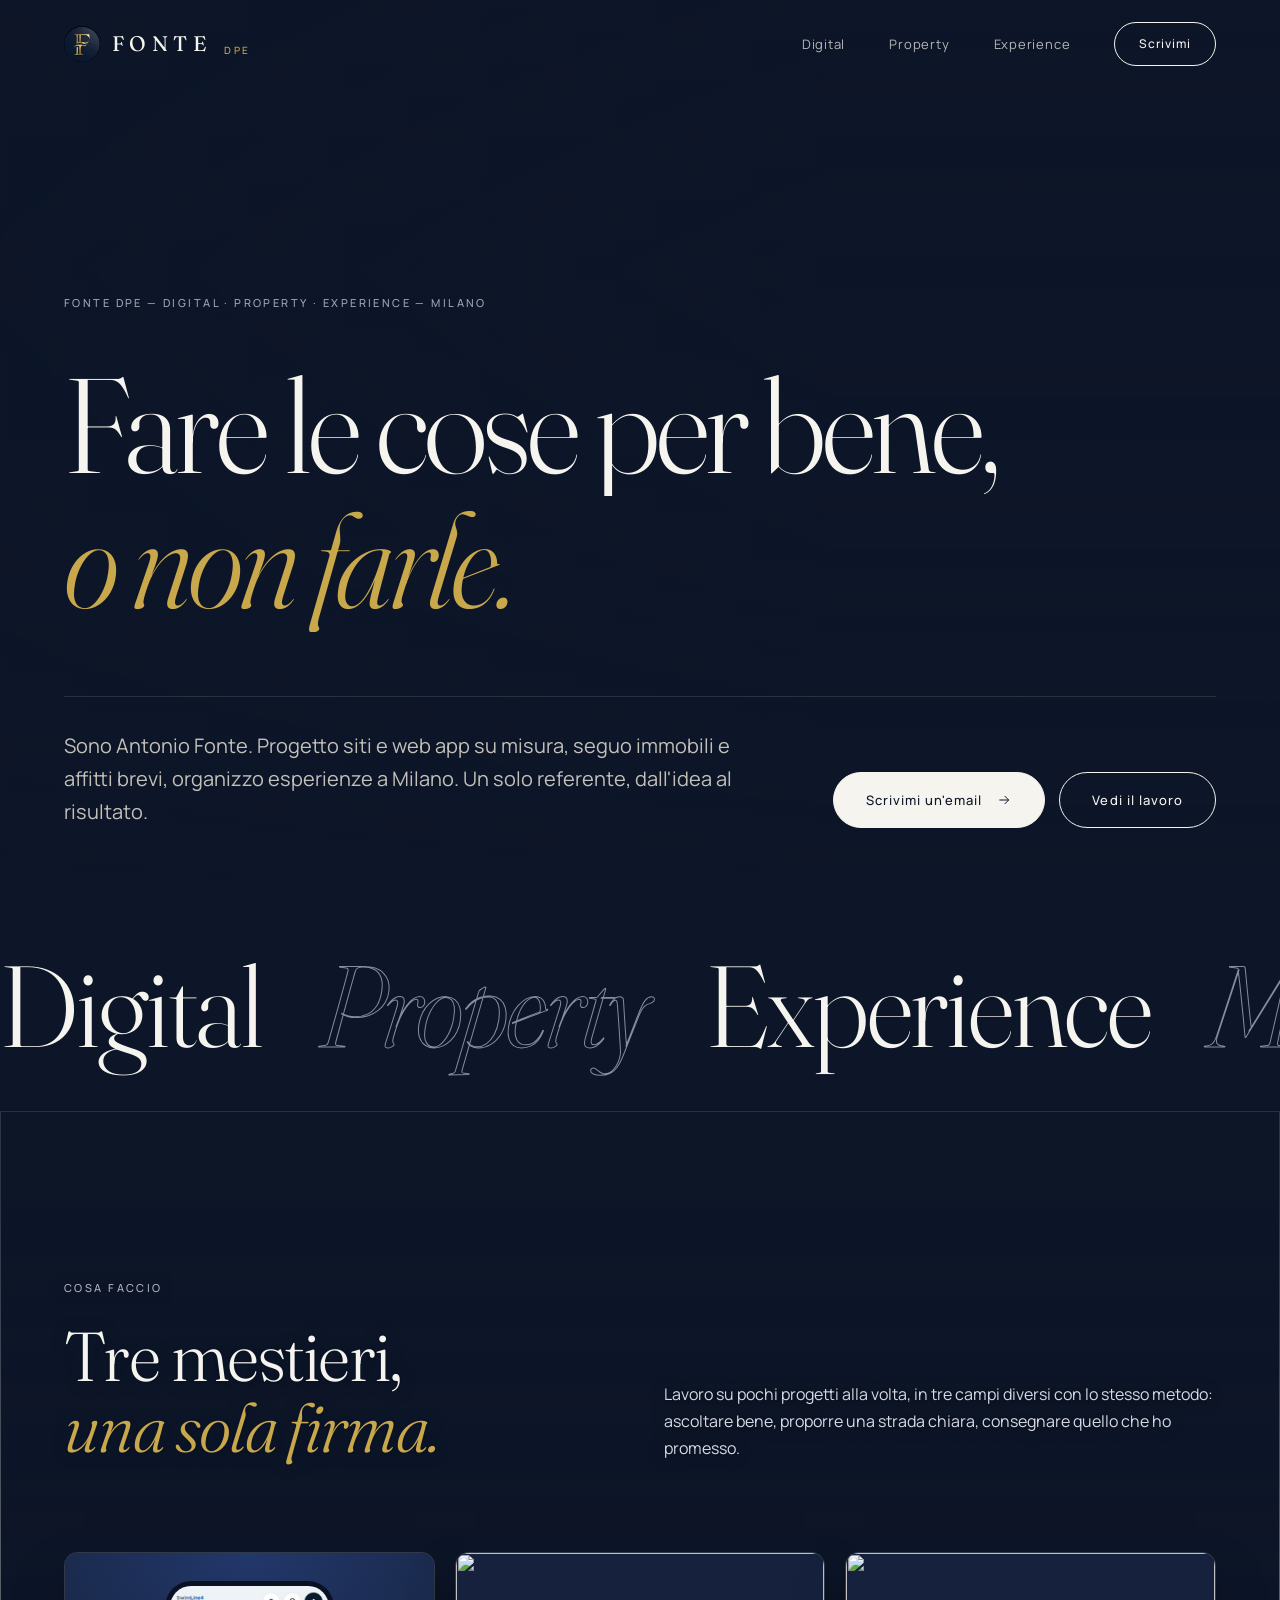
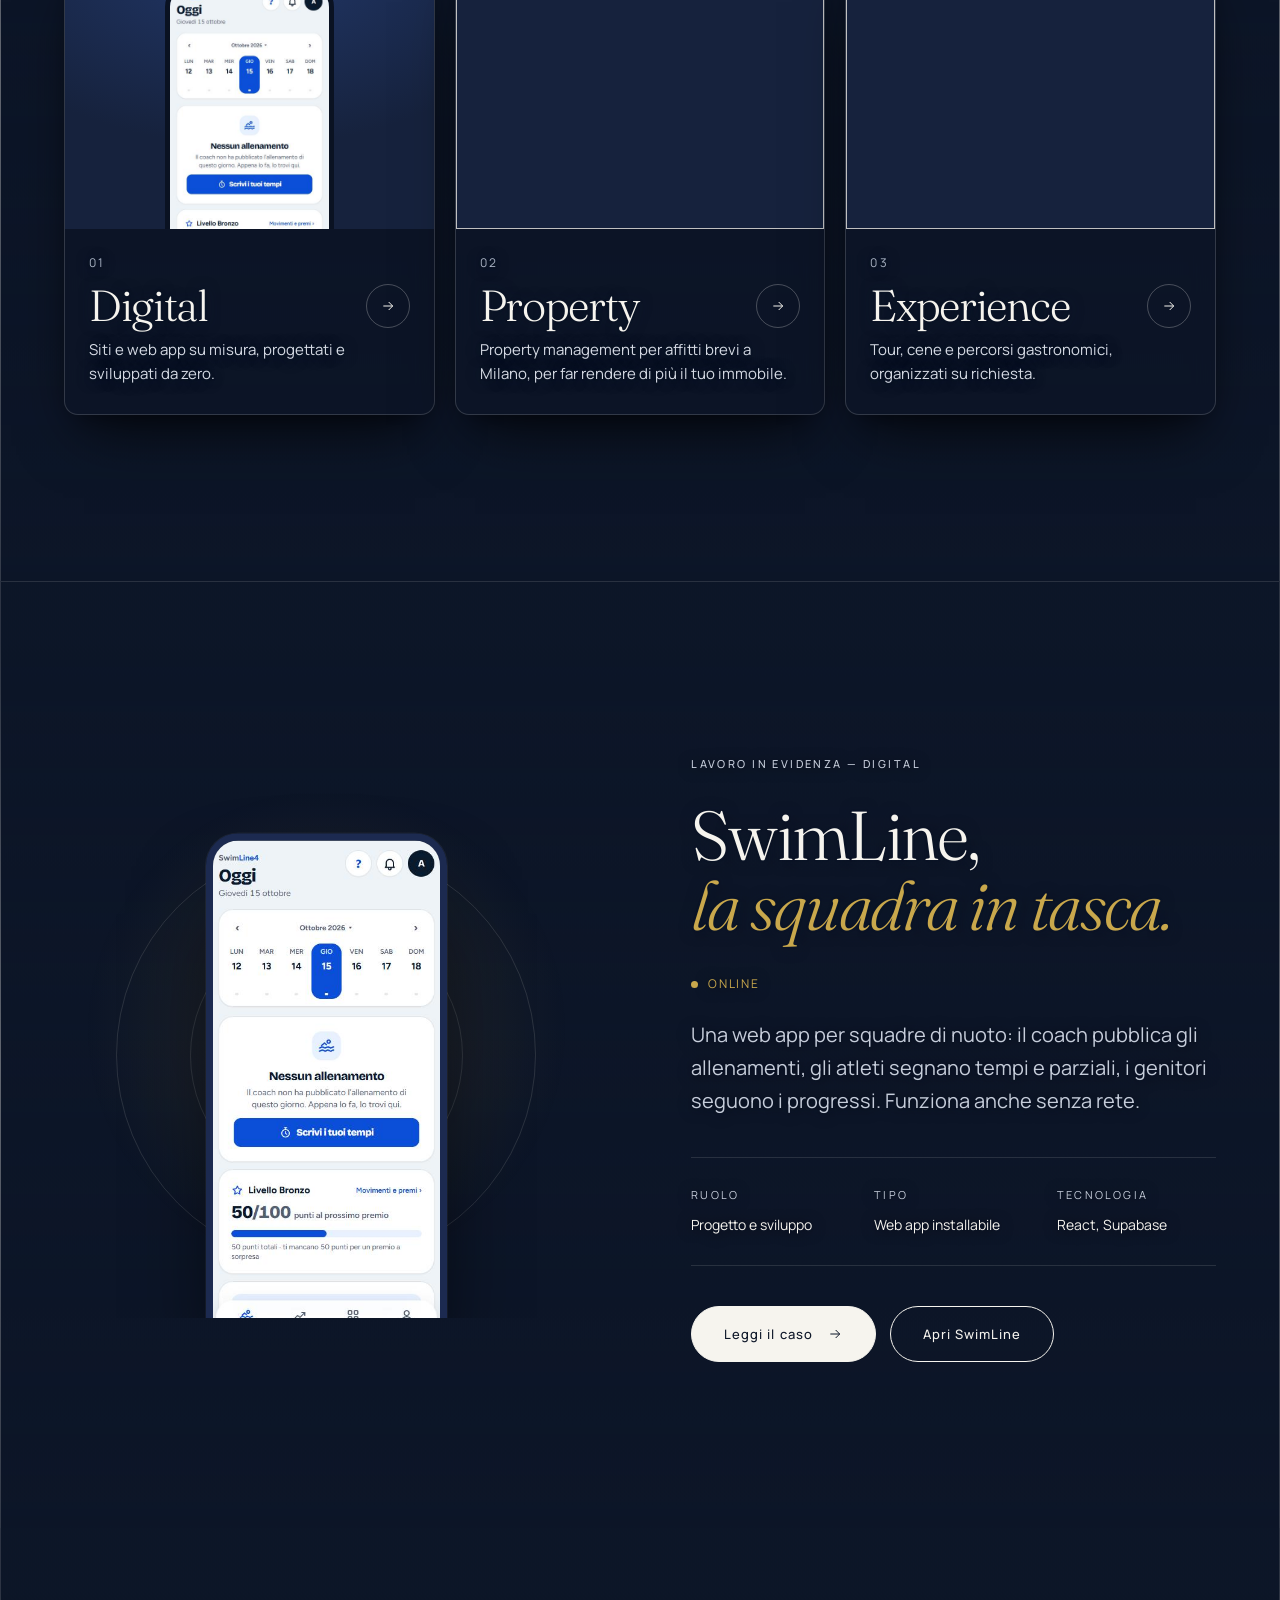
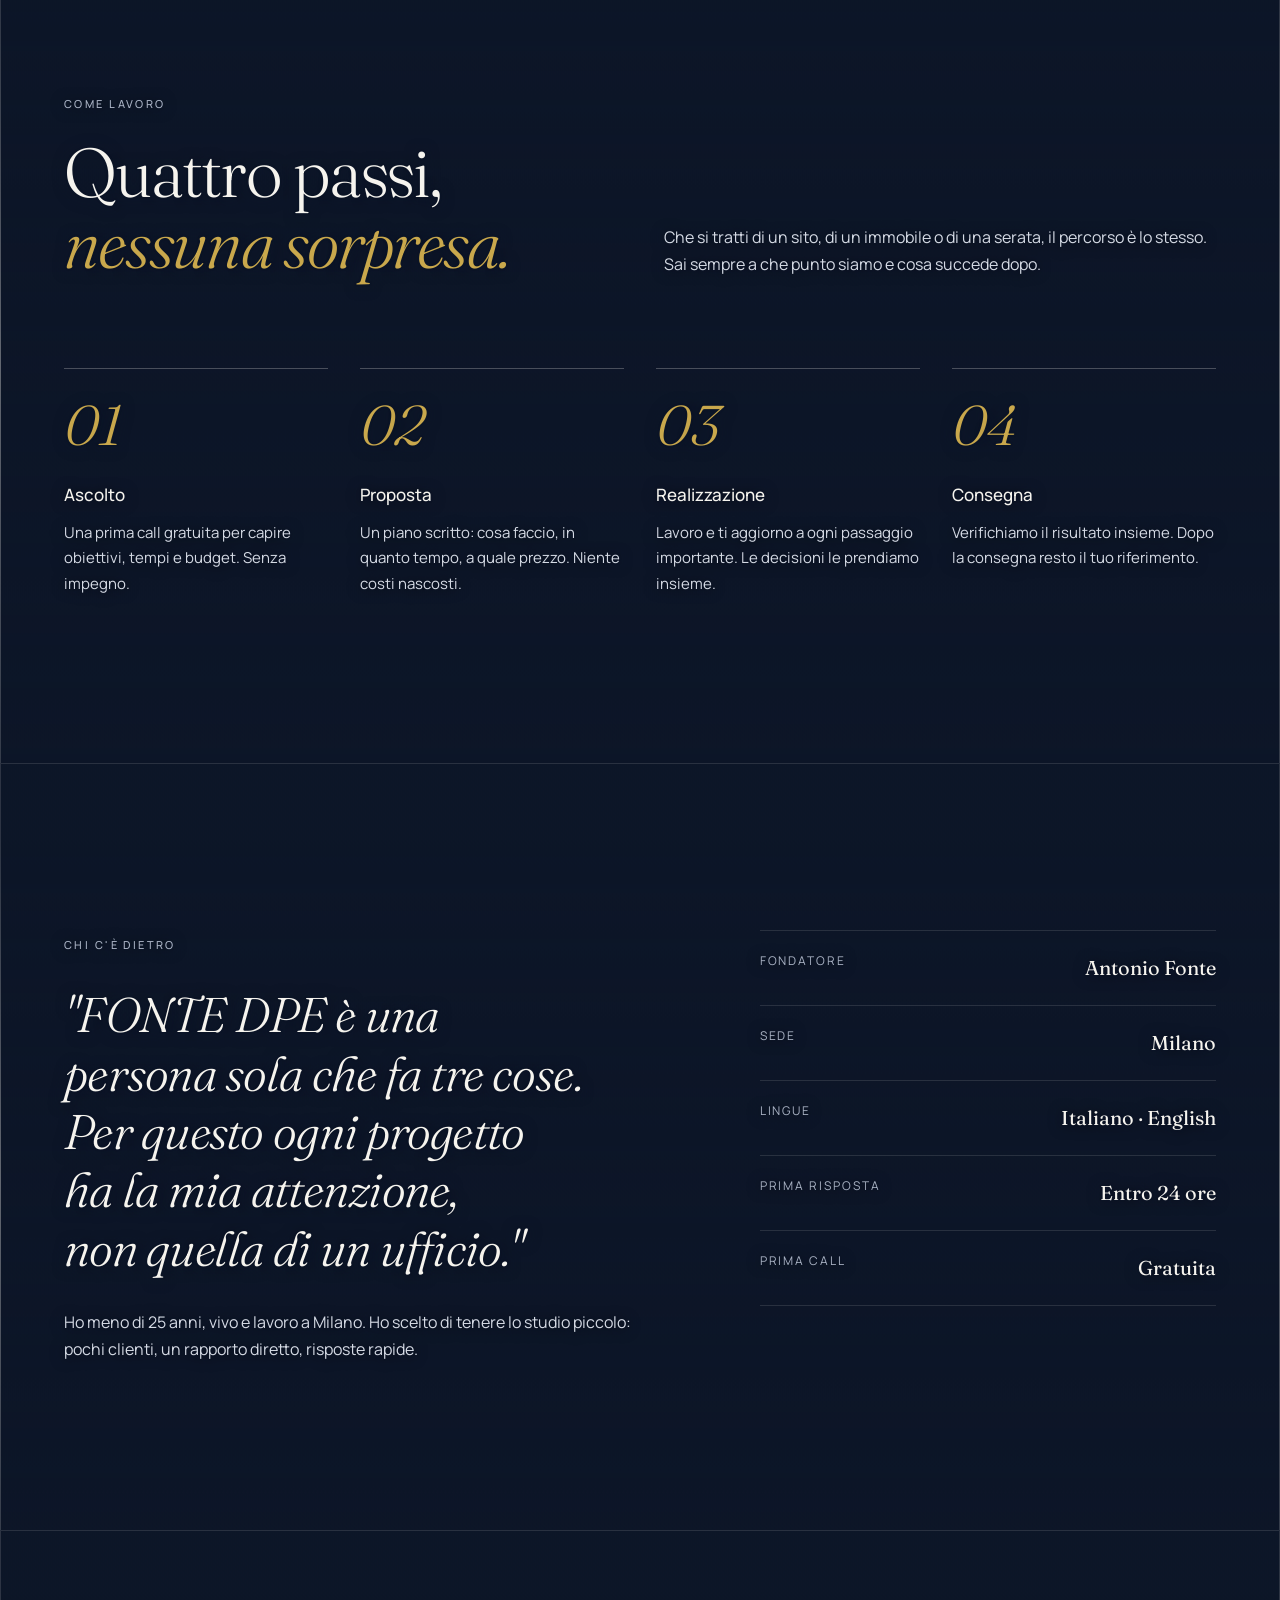
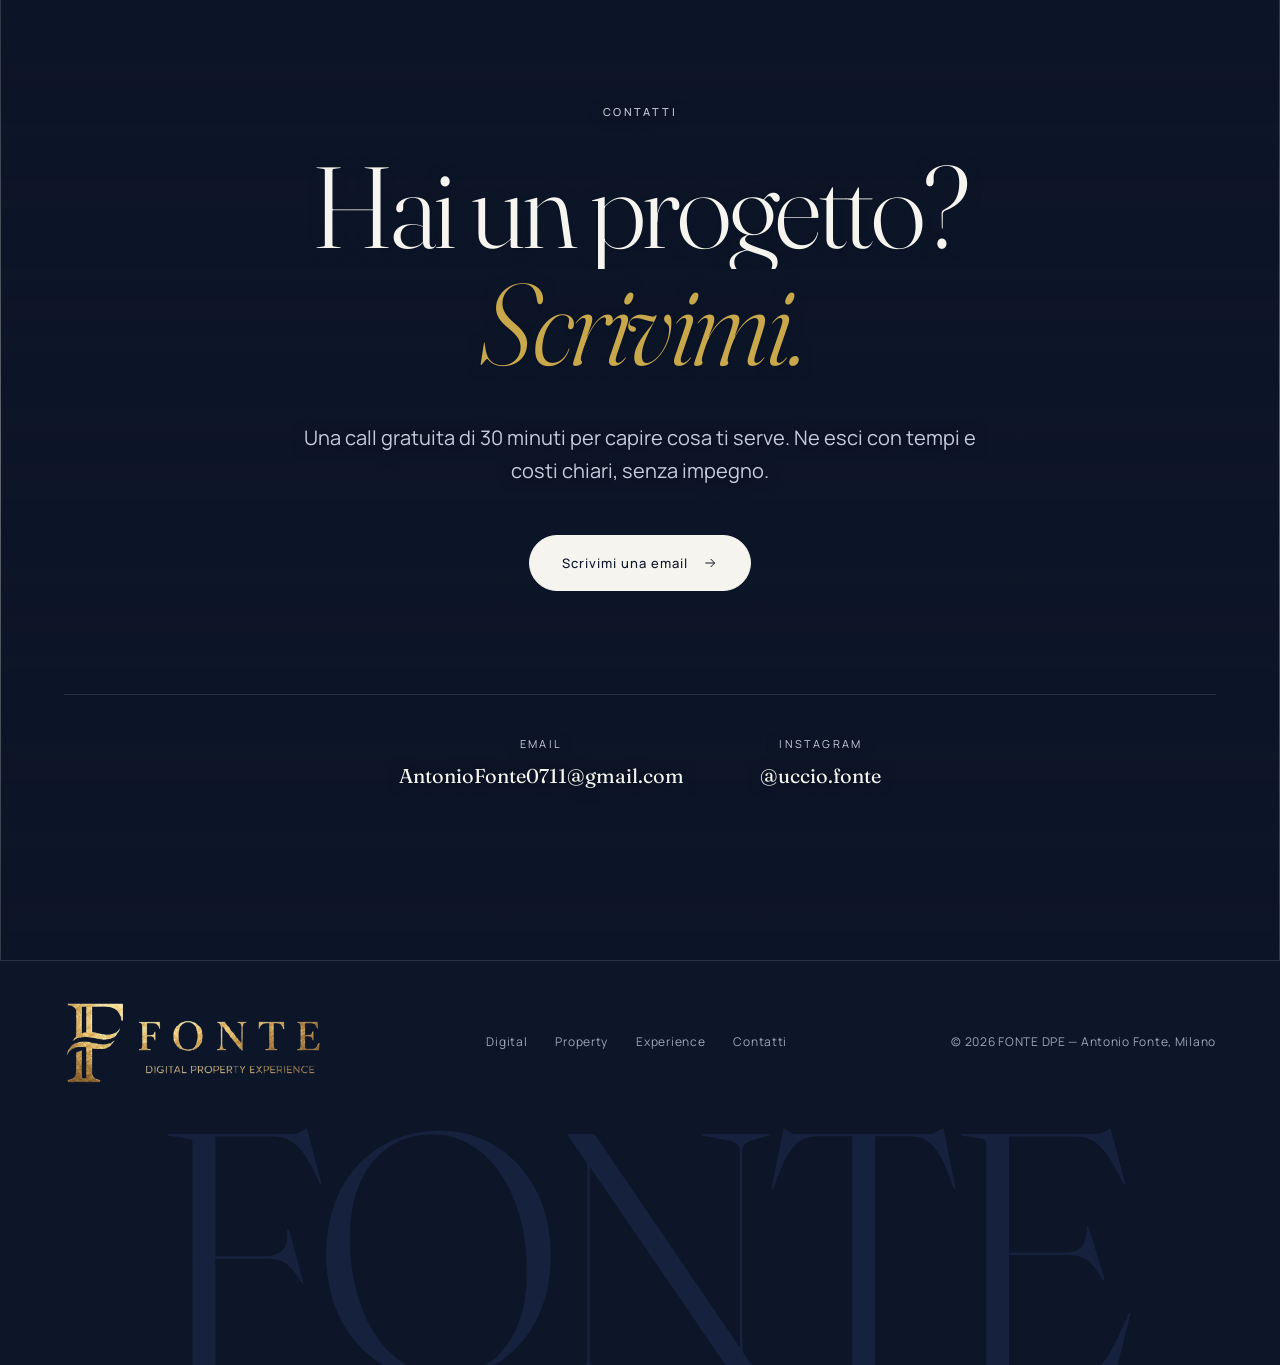
==== commit 7bcc05e4: "Bottoni "Parliamone" sostituiti da "Scrivimi un'email" Tutti i bottoni e i link che dicevano "Parlia" ====
--- a/index.html
+++ b/index.html
@@ -47,7 +47,7 @@
       <a href="Digital.html" class="nav__link">Digital</a>
       <a href="immobiliare.html" class="nav__link">Property</a>
       <a href="Experience.html" class="nav__link">Experience</a>
-      <a href="#contatti" class="btn nav__cta">Parliamone</a>
+      <a href="mailto:AntonioFonte0711@gmail.com?subject=Richiesta%20-%20FONTE%20DPE" class="btn nav__cta">Scrivimi</a>
     </nav>
     <button class="menu-btn" aria-label="Apri menu" aria-expanded="false" aria-controls="sheet"><span></span><span></span></button>
   </div>
@@ -61,7 +61,7 @@
     <a href="#contatti">Contatti <small>04</small></a>
   </nav>
   <div class="sheet__foot">
-    <a href="#contatti" class="btn btn--light btn--solid">Parliamone</a>
+    <a href="mailto:AntonioFonte0711@gmail.com?subject=Richiesta%20-%20FONTE%20DPE" class="btn btn--light btn--solid">Scrivimi un'email</a>
     <span class="label">Milano · Risposta entro 24 ore</span>
   </div>
 </div>
@@ -84,7 +84,7 @@
       <div class="hero__foot">
         <p class="lead">Sono Antonio Fonte. Progetto siti e web app su misura, seguo immobili e affitti brevi, organizzo esperienze a Milano. Un solo referente, dall'idea al risultato.</p>
         <div class="hero__actions">
-          <a href="#contatti" class="btn btn--light btn--solid">Parliamone
+          <a href="mailto:AntonioFonte0711@gmail.com?subject=Richiesta%20-%20FONTE%20DPE" class="btn btn--light btn--solid">Scrivimi un'email
             <svg viewBox="0 0 24 24" fill="none" stroke="currentColor" stroke-width="1.5" aria-hidden="true"><path d="M5 12h14M13 6l6 6-6 6"/></svg>
           </a>
           <a href="#lavori" class="btn btn--light">Vedi il lavoro</a>
@@ -219,7 +219,7 @@
       <span class="label">Contatti</span>
       <h2 class="display reveal-lines" id="contatti-title">
         <span class="line"><span>Hai un progetto?</span></span>
-        <span class="line"><span><em>Parliamone.</em></span></span>
+        <span class="line"><span><em>Scrivimi.</em></span></span>
       </h2>
       <p class="lead" data-reveal="2">Una call gratuita di 30 minuti per capire cosa ti serve. Ne esci con tempi e costi chiari, senza impegno.</p>
       <div class="booking" data-booking="dark" data-reveal="3">
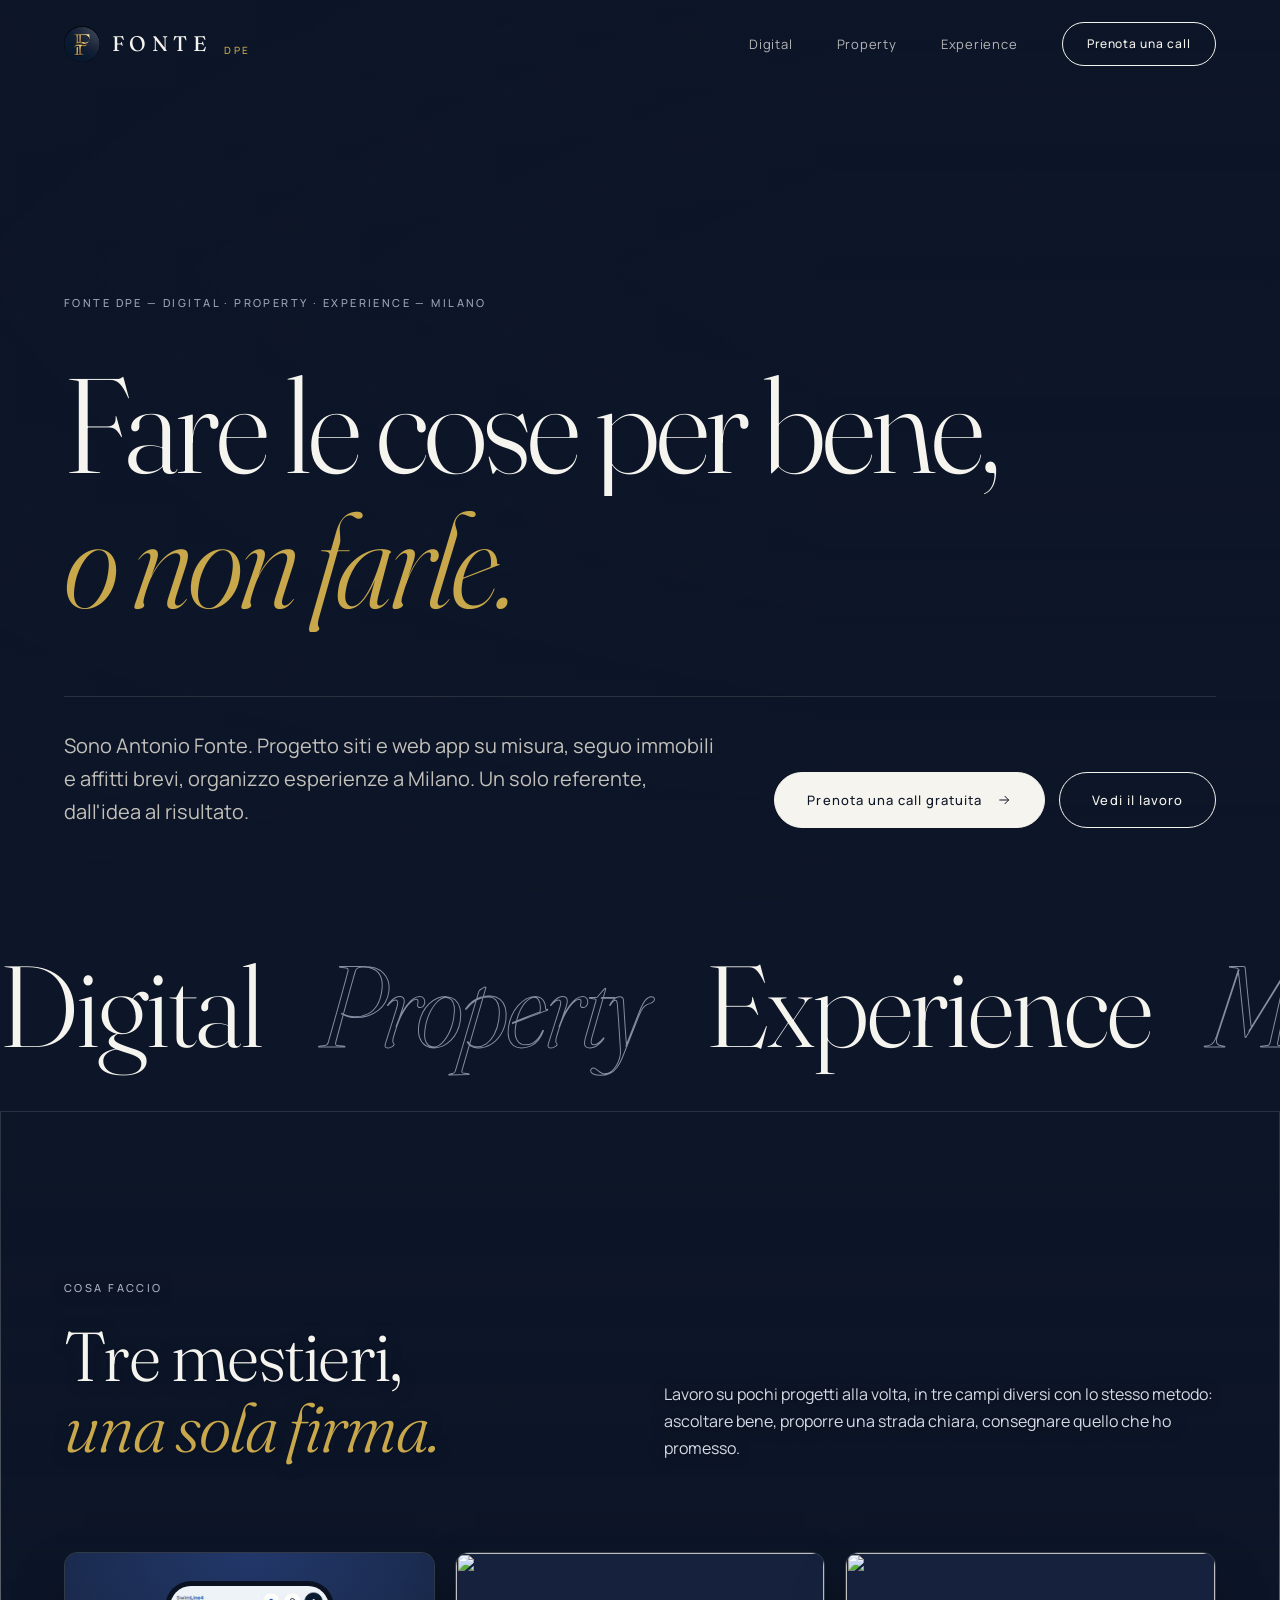
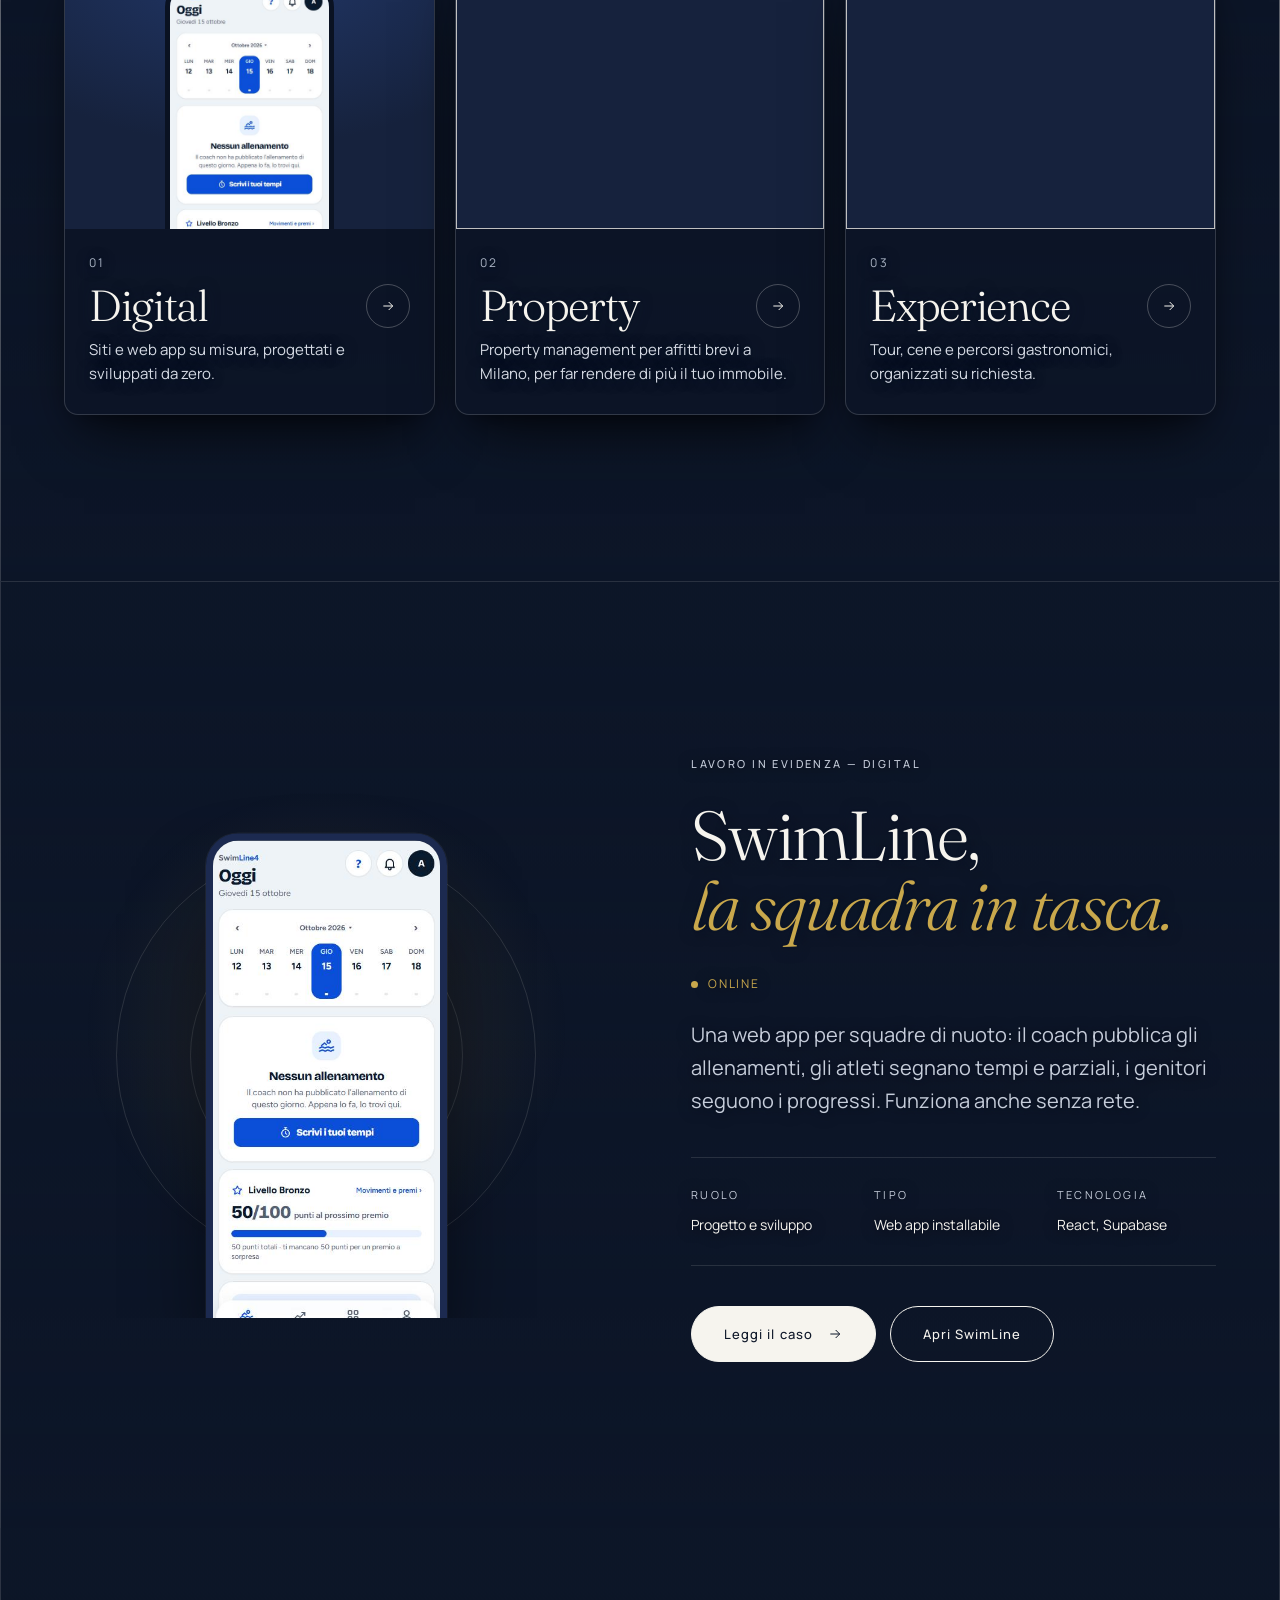
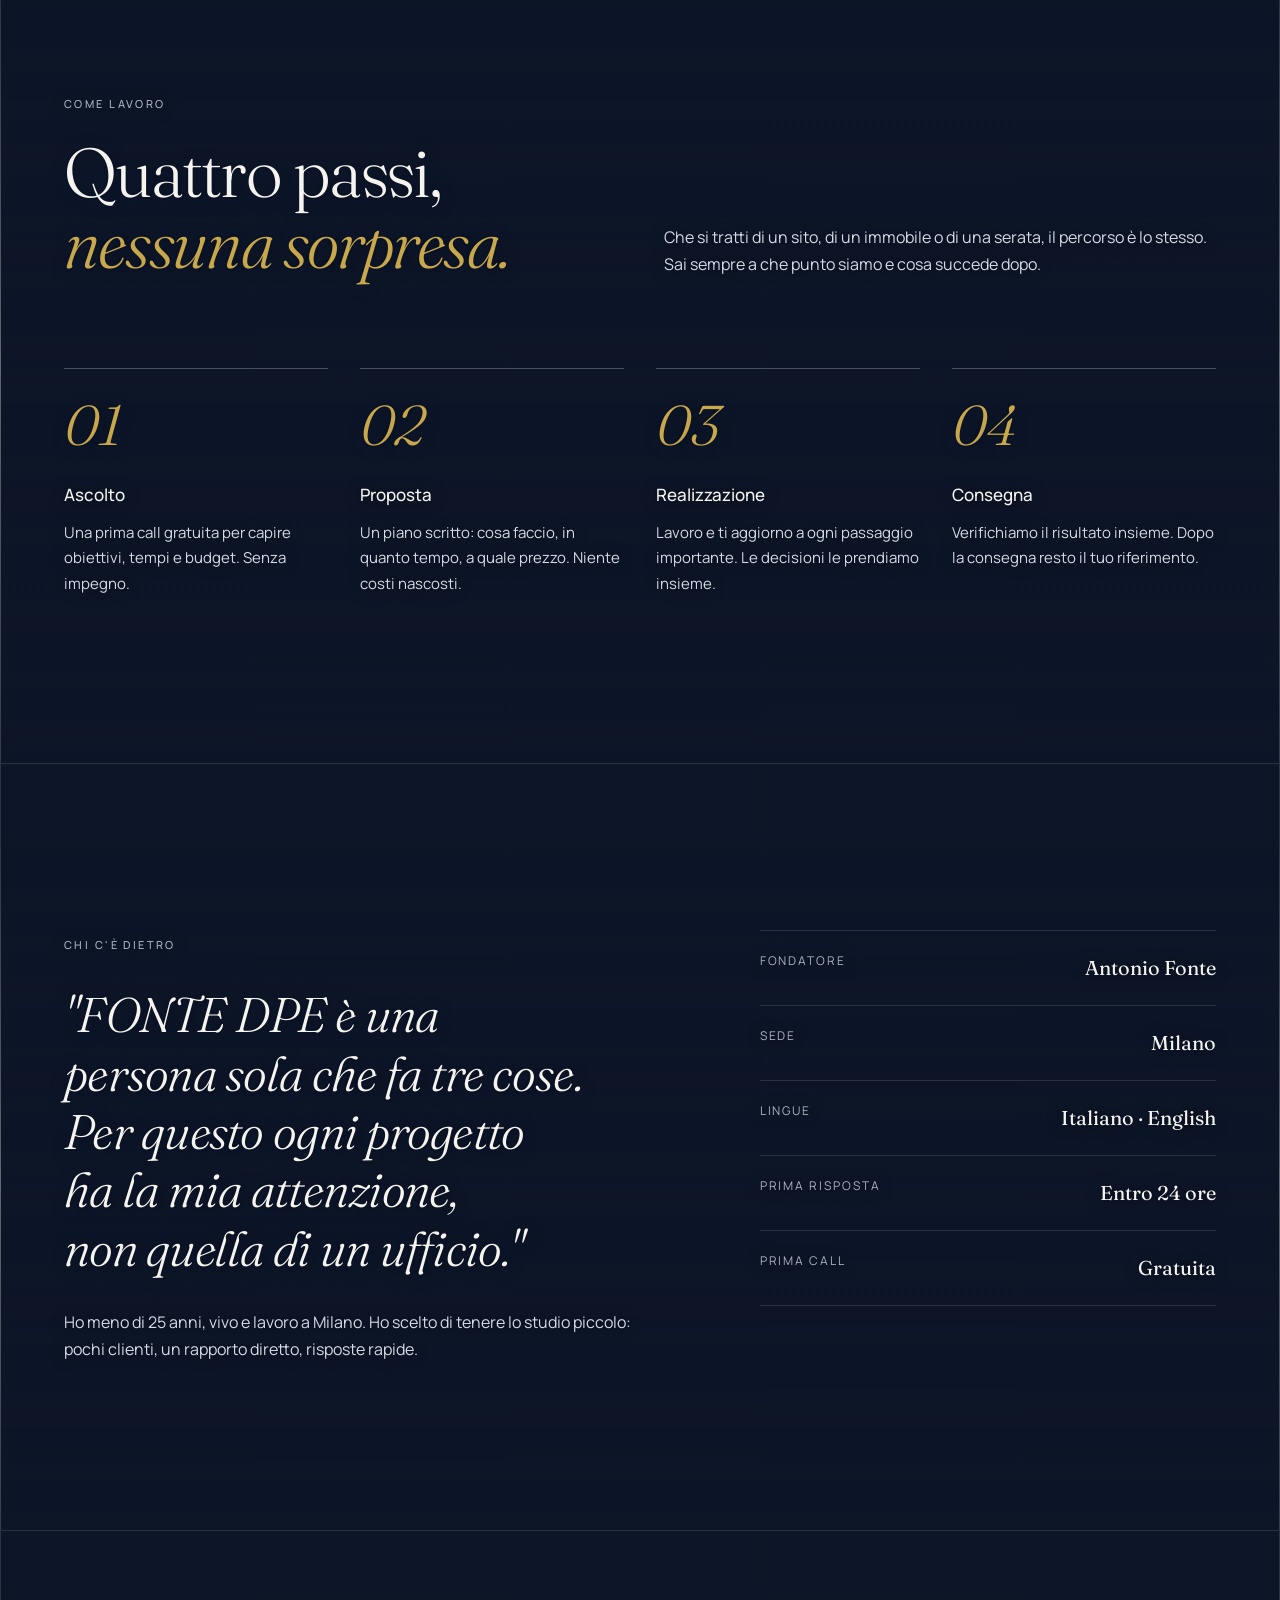
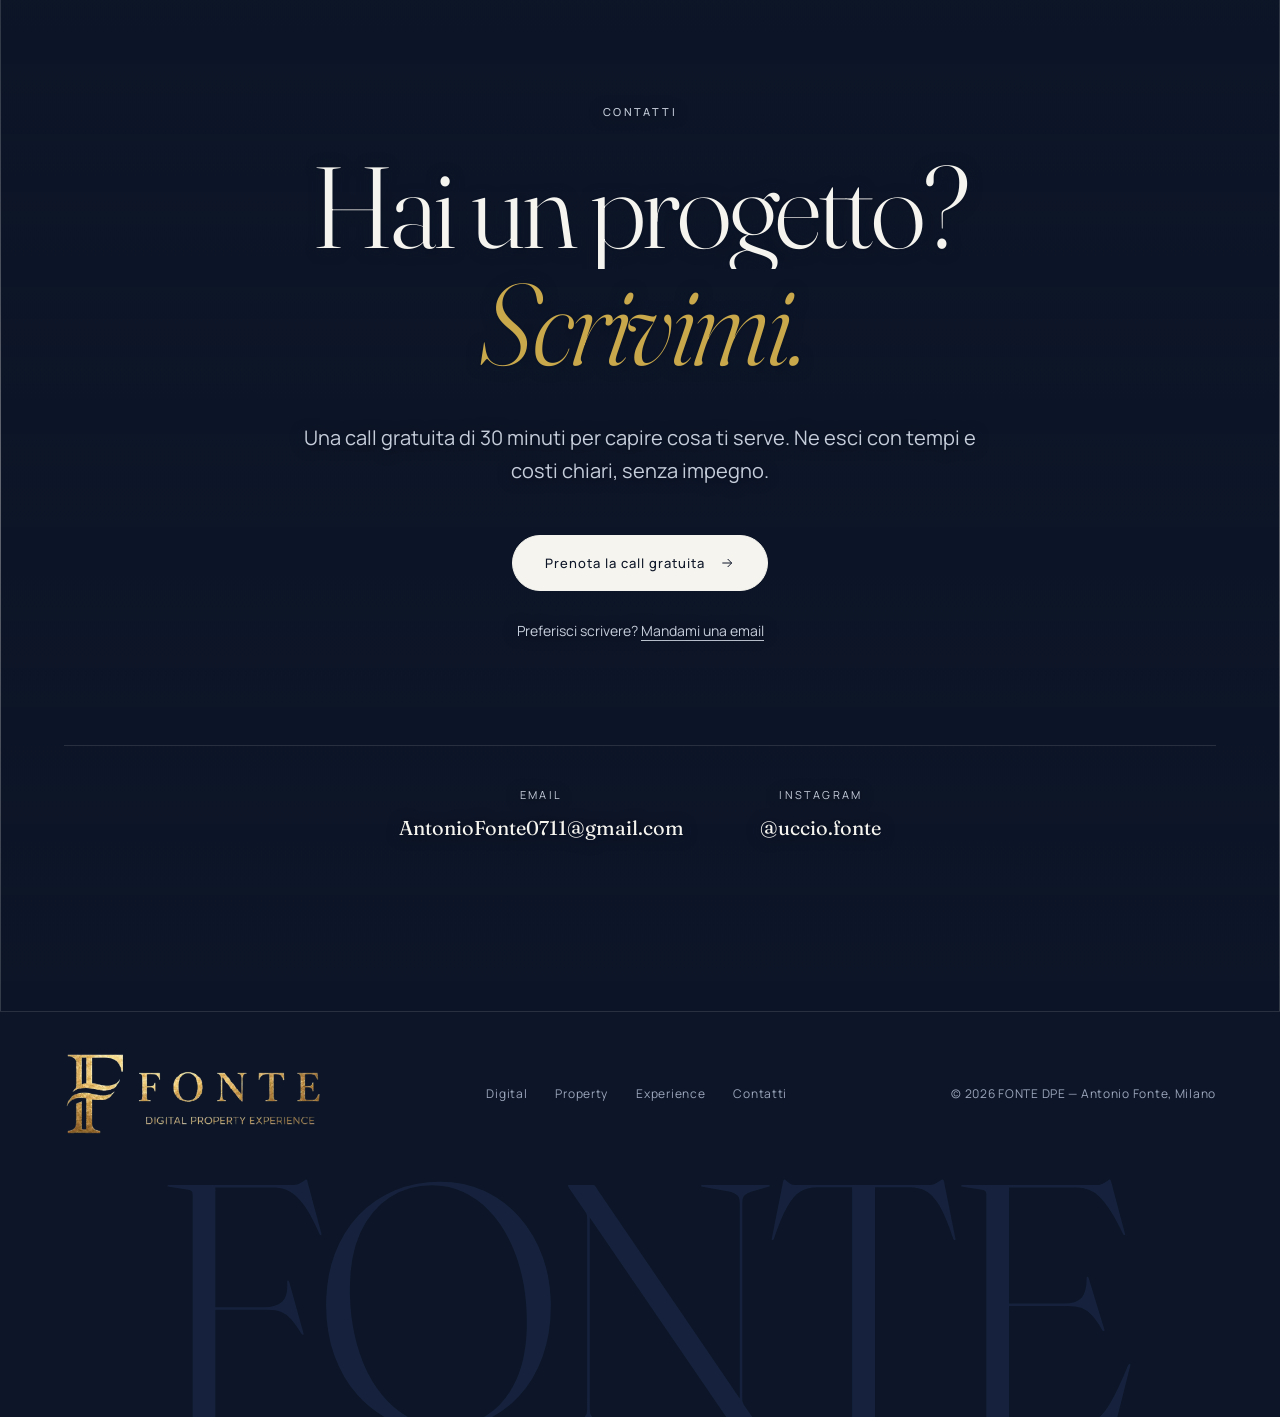
==== commit 8f6ee6d7: "Intro con logo, pagina Prenota una call, nuove immagini portfolio Co-Authored-By: Claude Sonnet 5.5 " ====
--- a/index.html
+++ b/index.html
@@ -33,9 +33,12 @@
 <link rel="preconnect" href="https://images.unsplash.com">
 <link href="https://fonts.googleapis.com/css2?family=Fraunces:ital,opsz,wght@0,9..144,300;0,9..144,400;1,9..144,300&family=Manrope:wght@400;500&display=swap" rel="stylesheet">
 <link rel="stylesheet" href="assets/style.css">
-<script>document.documentElement.classList.add('js')</script>
+<script>document.documentElement.classList.add('js');try{if(!sessionStorage.getItem('intro')&&!matchMedia('(prefers-reduced-motion: reduce)').matches){document.documentElement.classList.add('intro-on');sessionStorage.setItem('intro','1')}}catch(e){}</script>
 </head>
 <body class="dark-top">
+
+<div class="intro" aria-hidden="true"><img src="images/logo-fonte-full.png" alt="" width="258" height="84"></div>
+<script>if(document.documentElement.classList.contains('intro-on'))setTimeout(function(){document.documentElement.classList.remove('intro-on')},2900)</script>
 
 <header class="header">
   <div class="header__in">
@@ -47,7 +50,7 @@
       <a href="Digital.html" class="nav__link">Digital</a>
       <a href="immobiliare.html" class="nav__link">Property</a>
       <a href="Experience.html" class="nav__link">Experience</a>
-      <a href="mailto:AntonioFonte0711@gmail.com?subject=Richiesta%20-%20FONTE%20DPE" class="btn nav__cta">Scrivimi</a>
+      <a href="prenota.html" class="btn nav__cta">Prenota una call</a>
     </nav>
     <button class="menu-btn" aria-label="Apri menu" aria-expanded="false" aria-controls="sheet"><span></span><span></span></button>
   </div>
@@ -61,7 +64,7 @@
     <a href="#contatti">Contatti <small>04</small></a>
   </nav>
   <div class="sheet__foot">
-    <a href="mailto:AntonioFonte0711@gmail.com?subject=Richiesta%20-%20FONTE%20DPE" class="btn btn--light btn--solid">Scrivimi un'email</a>
+    <a href="prenota.html" class="btn btn--light btn--solid">Prenota una call gratuita</a>
     <span class="label">Milano · Risposta entro 24 ore</span>
   </div>
 </div>
@@ -84,7 +87,7 @@
       <div class="hero__foot">
         <p class="lead">Sono Antonio Fonte. Progetto siti e web app su misura, seguo immobili e affitti brevi, organizzo esperienze a Milano. Un solo referente, dall'idea al risultato.</p>
         <div class="hero__actions">
-          <a href="mailto:AntonioFonte0711@gmail.com?subject=Richiesta%20-%20FONTE%20DPE" class="btn btn--light btn--solid">Scrivimi un'email
+          <a href="prenota.html" class="btn btn--light btn--solid">Prenota una call gratuita
             <svg viewBox="0 0 24 24" fill="none" stroke="currentColor" stroke-width="1.5" aria-hidden="true"><path d="M5 12h14M13 6l6 6-6 6"/></svg>
           </a>
           <a href="#lavori" class="btn btn--light">Vedi il lavoro</a>
@@ -222,15 +225,12 @@
         <span class="line"><span><em>Scrivimi.</em></span></span>
       </h2>
       <p class="lead" data-reveal="2">Una call gratuita di 30 minuti per capire cosa ti serve. Ne esci con tempi e costi chiari, senza impegno.</p>
-      <div class="booking" data-booking="dark" data-reveal="3">
-        <div class="booking__cal"></div>
-        <div class="booking__fallback cta__actions">
-          <a href="mailto:AntonioFonte0711@gmail.com?subject=Nuovo%20progetto%20-%20FONTE%20DPE" class="btn btn--solid">Scrivimi una email
-            <svg viewBox="0 0 24 24" fill="none" stroke="currentColor" stroke-width="1.5" aria-hidden="true"><path d="M5 12h14M13 6l6 6-6 6"/></svg>
-          </a>
-        </div>
-        <p class="booking__alt">Preferisci scrivere? <a href="mailto:AntonioFonte0711@gmail.com?subject=Nuovo%20progetto%20-%20FONTE%20DPE">Mandami una email</a></p>
-      </div>
+      <div class="cta__actions" data-reveal="3">
+        <a href="prenota.html" class="btn btn--solid">Prenota la call gratuita
+          <svg viewBox="0 0 24 24" fill="none" stroke="currentColor" stroke-width="1.5" aria-hidden="true"><path d="M5 12h14M13 6l6 6-6 6"/></svg>
+        </a>
+      </div>
+      <p class="booking__alt">Preferisci scrivere? <a href="mailto:AntonioFonte0711@gmail.com?subject=Nuovo%20progetto%20-%20FONTE%20DPE">Mandami una email</a></p>
       <div class="channels">
         <div class="channel"><span>Email</span><a href="mailto:AntonioFonte0711@gmail.com">AntonioFonte0711@gmail.com</a></div>
         <div class="channel"><span>Instagram</span><a href="https://www.instagram.com/uccio.fonte/" target="_blank" rel="noopener">@uccio.fonte</a></div>
--- a/assets/style.css
+++ b/assets/style.css
@@ -364,15 +364,105 @@
 .channel a { font-family:var(--font-d); font-size:20px; transition:color .3s; overflow-wrap:anywhere; }
 .channel a:hover { color:var(--brass-lt); }
 
-/* ---------- Prenotazione (Cal.com) ---------- */
-.booking { max-width:1000px; margin:0 auto; }
-.booking__cal { display:none; min-height:560px; text-align:left; }
-.booking.is-live .booking__cal { display:block; }
-.booking.is-live .booking__fallback { display:none; }
-.booking__alt { display:none; margin-top:28px; font-size:14px; color:var(--ink-3); }
-.booking.is-live .booking__alt { display:block; }
+.booking__alt { margin-top:28px; font-size:14px; color:var(--ink-3); }
 .night .booking__alt { color:var(--night-mute); }
 .booking__alt a { border-bottom:1px solid currentColor; }
+
+/* ---------- Pagina prenotazione call ---------- */
+.bk { padding-top:clamp(140px, 16vw, 200px); min-height:100vh;
+  background:radial-gradient(ellipse 70% 50% at 85% 0%, rgba(201,168,76,.10), transparent 70%), var(--ivory); }
+.bk .wrap { max-width:980px; }
+.bk__head { margin-bottom:clamp(40px, 6vw, 72px); }
+.bk__head .label { display:block; margin-bottom:24px; color:var(--brass); }
+.bk__head .h2 { margin-bottom:24px; }
+
+.bk__steps { display:flex; gap:clamp(12px, 3vw, 40px); margin-bottom:clamp(36px, 5vw, 56px); padding-bottom:20px; border-bottom:1px solid var(--line); counter-reset:none; }
+.bk__steps li { display:flex; align-items:center; gap:12px; font-size:12px; letter-spacing:.14em; text-transform:uppercase; color:var(--ink-3); transition:color .4s; }
+.bk__steps li span { width:32px; height:32px; flex:none; border:1px solid var(--line-2); border-radius:50%; display:grid; place-items:center; font-family:var(--font-d); font-size:15px; letter-spacing:0; transition:all .4s var(--ease); }
+.bk__steps li.is-active { color:var(--ink); }
+.bk__steps li.is-active span { border-color:var(--brass); color:var(--brass); box-shadow:0 0 0 4px rgba(201,168,76,.12); }
+.bk__steps li.is-done span { background:var(--brass); border-color:var(--brass); color:var(--ivory); }
+
+.bk__panel { display:none; }
+.bk__panel.is-active { display:block; animation:bkIn .5s var(--ease); }
+@keyframes bkIn { from { opacity:0; transform:translateY(12px); } to { opacity:1; transform:none; } }
+.bk__q { font-family:var(--font-d); font-weight:300; font-size:clamp(22px, 2.4vw, 28px); margin:0 0 18px; }
+.bk__q small { display:block; font-family:var(--font-b); font-size:13px; color:var(--ink-3); margin-top:4px; }
+.bk__q + .bk__sectors, .bk__days + .bk__q { margin-top:0; }
+.bk__days + .bk__q { margin-top:44px; }
+
+/* settori */
+.bk__sectors { display:grid; grid-template-columns:repeat(3, minmax(0,1fr)); gap:16px; }
+.bk__sector { text-align:left; display:flex; flex-direction:column; gap:10px; padding:28px 24px 32px; border-radius:14px;
+  border:1px solid rgba(246,244,238,.16); background:rgba(17,30,53,.7);
+  box-shadow:0 30px 60px -24px rgba(0,0,0,.7), inset 0 1px 0 rgba(246,244,238,.06);
+  transition:border-color .4s, translate .5s var(--ease); }
+.bk__sector-name { font-family:var(--font-d); font-weight:300; font-size:clamp(32px, 3.4vw, 44px); line-height:1; letter-spacing:-.03em; transition:color .4s; }
+.bk__sector-desc { color:var(--ink-2); font-size:15px; line-height:1.55; }
+.bk__sector:hover, .bk__sector.is-sel { border-color:rgba(201,168,76,.55); translate:0 -4px; }
+.bk__sector:hover .bk__sector-name, .bk__sector.is-sel .bk__sector-name { color:var(--brass); font-style:italic; }
+
+.bk__chip { display:inline-flex; align-items:center; gap:10px; height:38px; padding:0 18px; margin-bottom:32px; border:1px solid var(--line-2); border-radius:999px; font-size:12px; letter-spacing:.14em; text-transform:uppercase; color:var(--brass); transition:border-color .3s; }
+.bk__chip:hover { border-color:var(--brass); }
+.bk__chip small { font-size:11px; color:var(--ink-3); letter-spacing:.1em; text-transform:none; }
+.bk__chip-dot { width:6px; height:6px; border-radius:50%; background:currentColor; }
+
+/* giorni: striscia scorrevole */
+.bk__days { display:flex; gap:10px; overflow-x:auto; scroll-snap-type:x proximity; padding:4px 2px 14px; margin:0 -2px; scrollbar-width:thin; scrollbar-color:var(--line-2) transparent; }
+.bk__day { flex:0 0 76px; scroll-snap-align:start; display:flex; flex-direction:column; align-items:center; gap:2px; padding:12px 0 14px; border:1px solid var(--line-2); border-radius:14px; transition:border-color .3s, background .3s, color .3s; }
+.bk__day small { font-size:11px; letter-spacing:.14em; text-transform:uppercase; color:var(--ink-3); }
+.bk__day b { font-family:var(--font-d); font-weight:300; font-size:30px; line-height:1.1; }
+.bk__day:hover:not(:disabled) { border-color:var(--brass); }
+.bk__day.is-sel { background:var(--brass); border-color:var(--brass); color:var(--ivory); }
+.bk__day.is-sel small { color:rgba(13,22,40,.7); }
+.bk__day.is-full { opacity:.35; cursor:not-allowed; text-decoration:line-through; }
+
+/* orari */
+.bk__slots { display:grid; grid-template-columns:minmax(0,2fr) minmax(0,1fr); gap:28px; }
+.bk__slot-group .label { display:block; margin-bottom:12px; }
+.bk__slot-row { display:flex; gap:10px; flex-wrap:wrap; }
+.bk__slot { min-width:92px; height:52px; padding:0 18px; border:1px solid var(--line-2); border-radius:999px; font-size:15px; font-weight:500; letter-spacing:.04em; transition:border-color .3s, background .3s, color .3s; }
+.bk__slot:hover:not(:disabled) { border-color:var(--brass); color:var(--brass); }
+.bk__slot.is-sel { background:var(--brass); border-color:var(--brass); color:var(--ivory); }
+.bk__slot:disabled { cursor:not-allowed; }
+.bk__slot.is-taken, .bk__legend-taken { text-decoration:line-through; text-decoration-color:var(--brass); text-decoration-thickness:1.5px; color:var(--ink-3); opacity:.55; border-style:dashed; }
+.bk__slot.is-past { opacity:.28; }
+.bk__legend { margin-top:18px; font-size:13px; color:var(--ink-3); }
+.bk__legend-taken { display:inline-block; padding:0 10px; margin-right:6px; border:1px dashed var(--line-2); border-radius:999px; opacity:1; }
+
+.bk__status { min-height:1.6em; margin-top:18px; font-size:14px; color:var(--brass); }
+.bk__status:empty { min-height:0; margin:0; }
+.bk__nav { display:flex; gap:14px; flex-wrap:wrap; margin-top:40px; }
+.bk__nav .btn:disabled { opacity:.35; pointer-events:none; }
+
+/* dati */
+.bk__summary { display:grid; grid-template-columns:repeat(3, minmax(0,1fr)); gap:24px; padding:24px 0; margin-bottom:36px; border-top:1px solid var(--line); border-bottom:1px solid var(--line); }
+.bk__summary dt { font-size:11px; letter-spacing:.2em; text-transform:uppercase; color:var(--ink-3); margin-bottom:6px; }
+.bk__summary dd { font-family:var(--font-d); font-size:20px; line-height:1.3; }
+.bk__summary dd::first-letter { text-transform:uppercase; }
+.bk__form { display:grid; grid-template-columns:repeat(3, minmax(0,1fr)); gap:22px 20px; }
+.bk__field { display:flex; flex-direction:column; gap:10px; }
+.bk__field--full { grid-column:1 / -1; }
+.bk__field span { font-size:11px; letter-spacing:.2em; text-transform:uppercase; color:var(--ink-3); }
+.bk__field small { letter-spacing:.06em; text-transform:none; opacity:.8; }
+.bk__field input, .bk__field textarea { width:100%; font:inherit; font-size:16px; color:var(--ink); background:rgba(17,30,53,.8); border:1px solid var(--line-2); border-radius:12px; padding:14px 16px; outline:none; transition:border-color .3s; }
+.bk__field textarea { resize:vertical; min-height:120px; }
+.bk__field input:focus, .bk__field textarea:focus { border-color:var(--brass); }
+.bk__field [aria-invalid="true"] { border-color:#d98a6a; }
+.bk__field ::placeholder { color:var(--ink-3); opacity:.8; }
+.bk__hp { position:absolute; left:-9999px; width:1px; height:1px; overflow:hidden; }
+.bk__note { font-size:13px; color:var(--ink-3); }
+.bk__form .bk__nav { margin-top:8px; }
+
+/* fatto */
+.bk__done { text-align:center; padding:24px 0; outline:none; }
+.bk__done-mark { width:72px; height:72px; margin:0 auto 28px; display:grid; place-items:center; border:1px solid var(--brass); border-radius:50%; color:var(--brass); font-size:26px; }
+.bk__done .h3 { margin-bottom:18px; }
+.bk__done .lead { margin:0 auto; }
+.bk__done strong { color:var(--ink); font-weight:500; }
+.bk__done .bk__nav { justify-content:center; }
+.bk .bk__alt { margin-top:clamp(56px, 8vw, 96px); padding-top:28px; border-top:1px solid var(--line); font-size:14px; color:var(--ink-3); }
+.bk .bk__alt a { color:var(--ink); border-bottom:1px solid currentColor; }
 
 /* ---------- Footer ---------- */
 .footer { background:var(--night); color:var(--night-mute); border-top:1px solid var(--night-line); overflow:hidden; }
@@ -404,6 +494,22 @@
 .js .hero-full .hero__foot, .js .hero-full .hero__top { opacity:0; transition:opacity 1.2s var(--ease) .5s; }
 .js .hero-full.is-in .hero__foot, .js .hero-full.is-in .hero__top { opacity:1; }
 
+/* Le immagini delle caselle si "assestano" (zoom out lento) quando compaiono */
+.js .tile[data-reveal] .tile__img img { transform:scale(1.14); transition:transform 1.8s var(--ease); }
+.js .tile[data-reveal].is-in .tile__img img { transform:none; }
+.js .tile[data-reveal].is-in:hover .tile__img img { transform:scale(1.05); transition-duration:1.1s; }
+.btn { transition:color .45s var(--ease), border-color .45s var(--ease), transform .45s var(--ease); }
+.btn:hover { transform:translateY(-2px); }
+
+/* Dissolvenza morbida tra una pagina e l'altra (Chrome/Edge/Safari recenti; gli altri la ignorano) */
+@media (prefers-reduced-motion: no-preference) {
+  @view-transition { navigation: auto; }
+  ::view-transition-old(root) { animation:.35s ease both vt-out; }
+  ::view-transition-new(root) { animation:.5s ease .05s both vt-in; }
+  @keyframes vt-out { to { opacity:0; } }
+  @keyframes vt-in { from { opacity:0; } }
+}
+
 @media (prefers-reduced-motion: reduce) {
   html { scroll-behavior:auto; }
   .js [data-reveal], .js .reveal-lines .line > span, .js .hero-full .hero__foot, .js .hero-full .hero__top { opacity:1; transform:none; transition:none; }
@@ -436,6 +542,8 @@
   .cell__num { margin-bottom:24px; }
   .features { grid-template-columns:minmax(0,1fr); }
   .case__stage { order:-1; }
+  .bk__sectors, .bk__slots, .bk__form { grid-template-columns:minmax(0,1fr); }
+  .bk__slots { gap:24px; }
 }
 @media (max-width:560px) {
   .header__in { height:76px; }
@@ -454,4 +562,19 @@
   .pledge { padding-right:12px; }
   .pledge + .pledge { padding-left:16px; }
   .footer__in { flex-direction:column; align-items:flex-start; }
-}
+  .bk__steps { justify-content:space-between; }
+  .bk__steps li { flex-direction:column; gap:8px; font-size:10px; letter-spacing:.1em; text-align:center; }
+  .bk__day { flex-basis:64px; }
+  .bk__slot-row { display:grid; grid-template-columns:repeat(2, minmax(0,1fr)); }
+  .bk__slot { min-width:0; }
+  .bk__summary { grid-template-columns:minmax(0,1fr); gap:14px; }
+  .bk__nav { flex-direction:column-reverse; }
+}
+
+/* ---------- Intro con logo (home, una volta a sessione) ---------- */
+.intro { display:none; }
+.intro-on .intro { position:fixed; inset:0; z-index:9999; display:grid; place-items:center; background:var(--night); animation:intro-bg .9s ease 1.9s forwards; }
+.intro img { width:min(60vw, 320px); height:auto; opacity:0; transform:scale(.94); animation:intro-logo 1.8s var(--ease) .2s forwards; }
+.intro-on { overflow:hidden; }
+@keyframes intro-logo { 60% { opacity:1; transform:none; } 100% { opacity:1; transform:scale(1.04); } }
+@keyframes intro-bg { to { opacity:0; visibility:hidden; } }
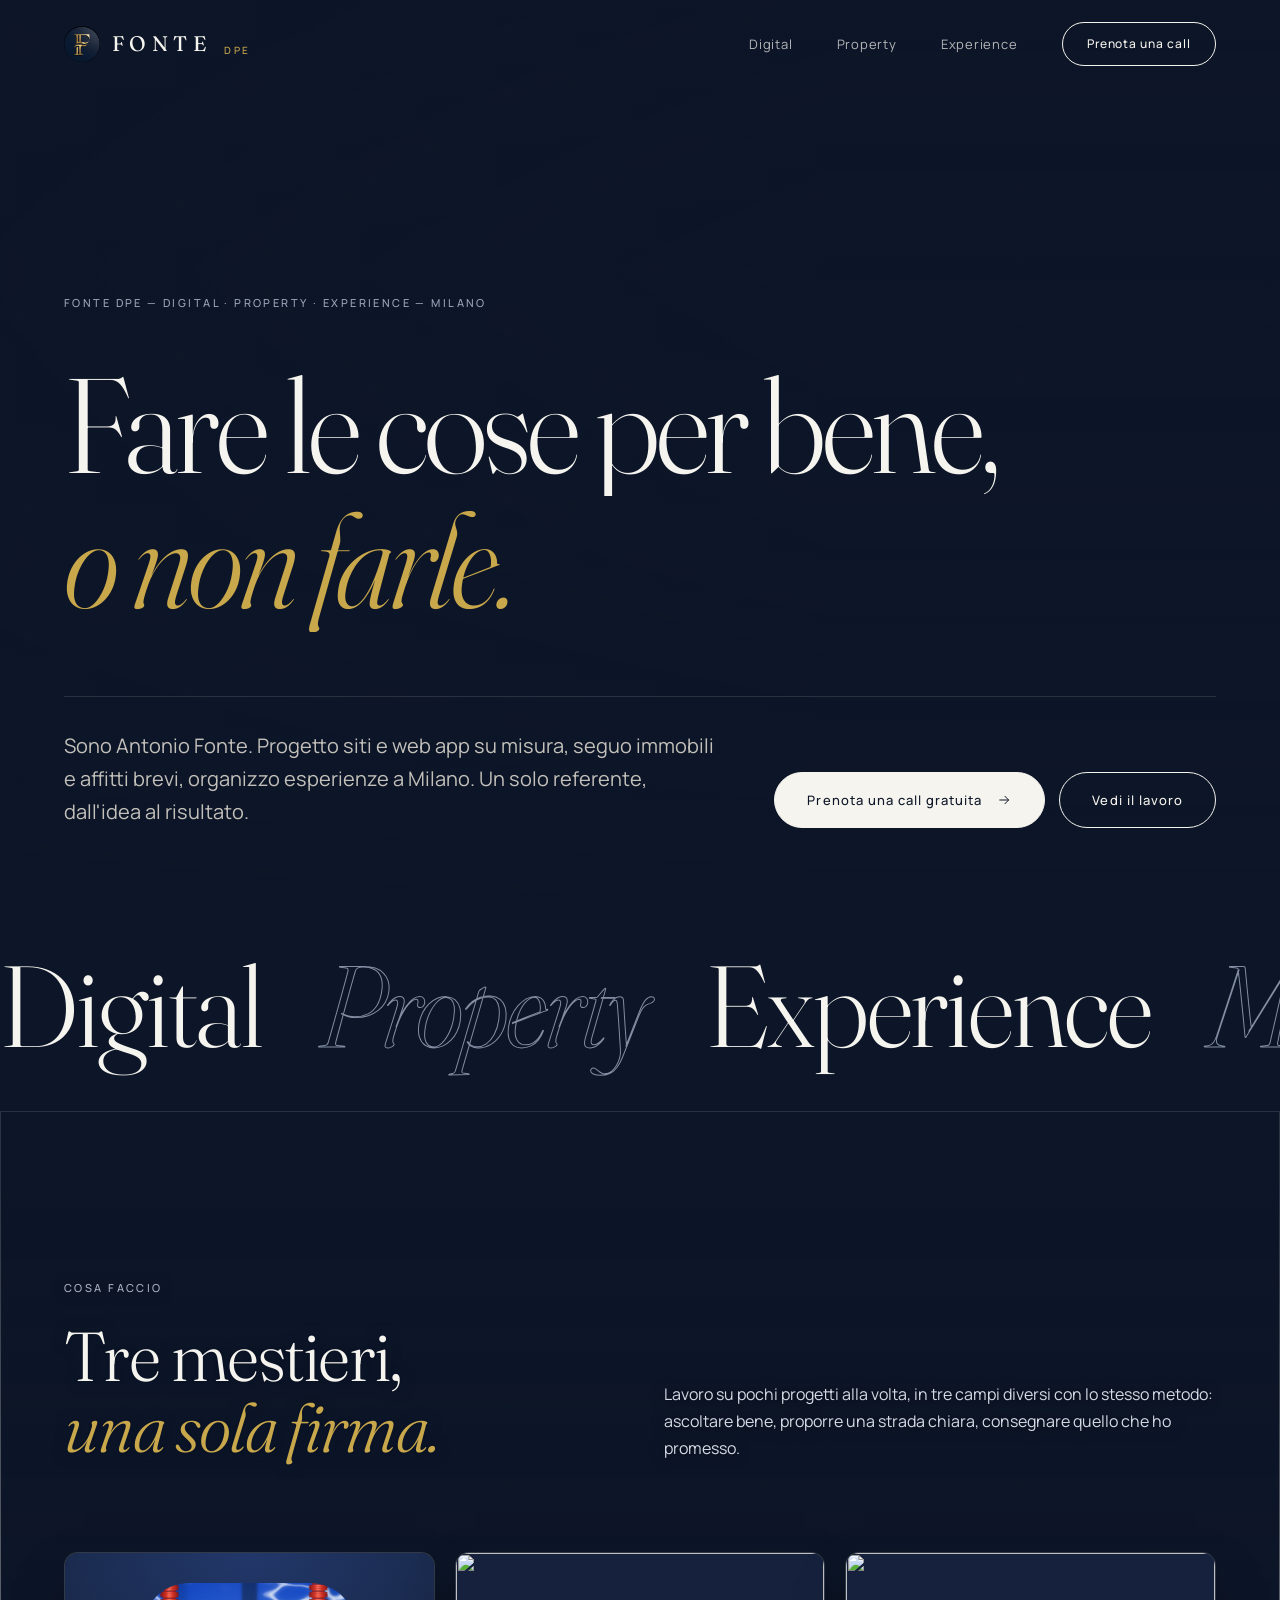
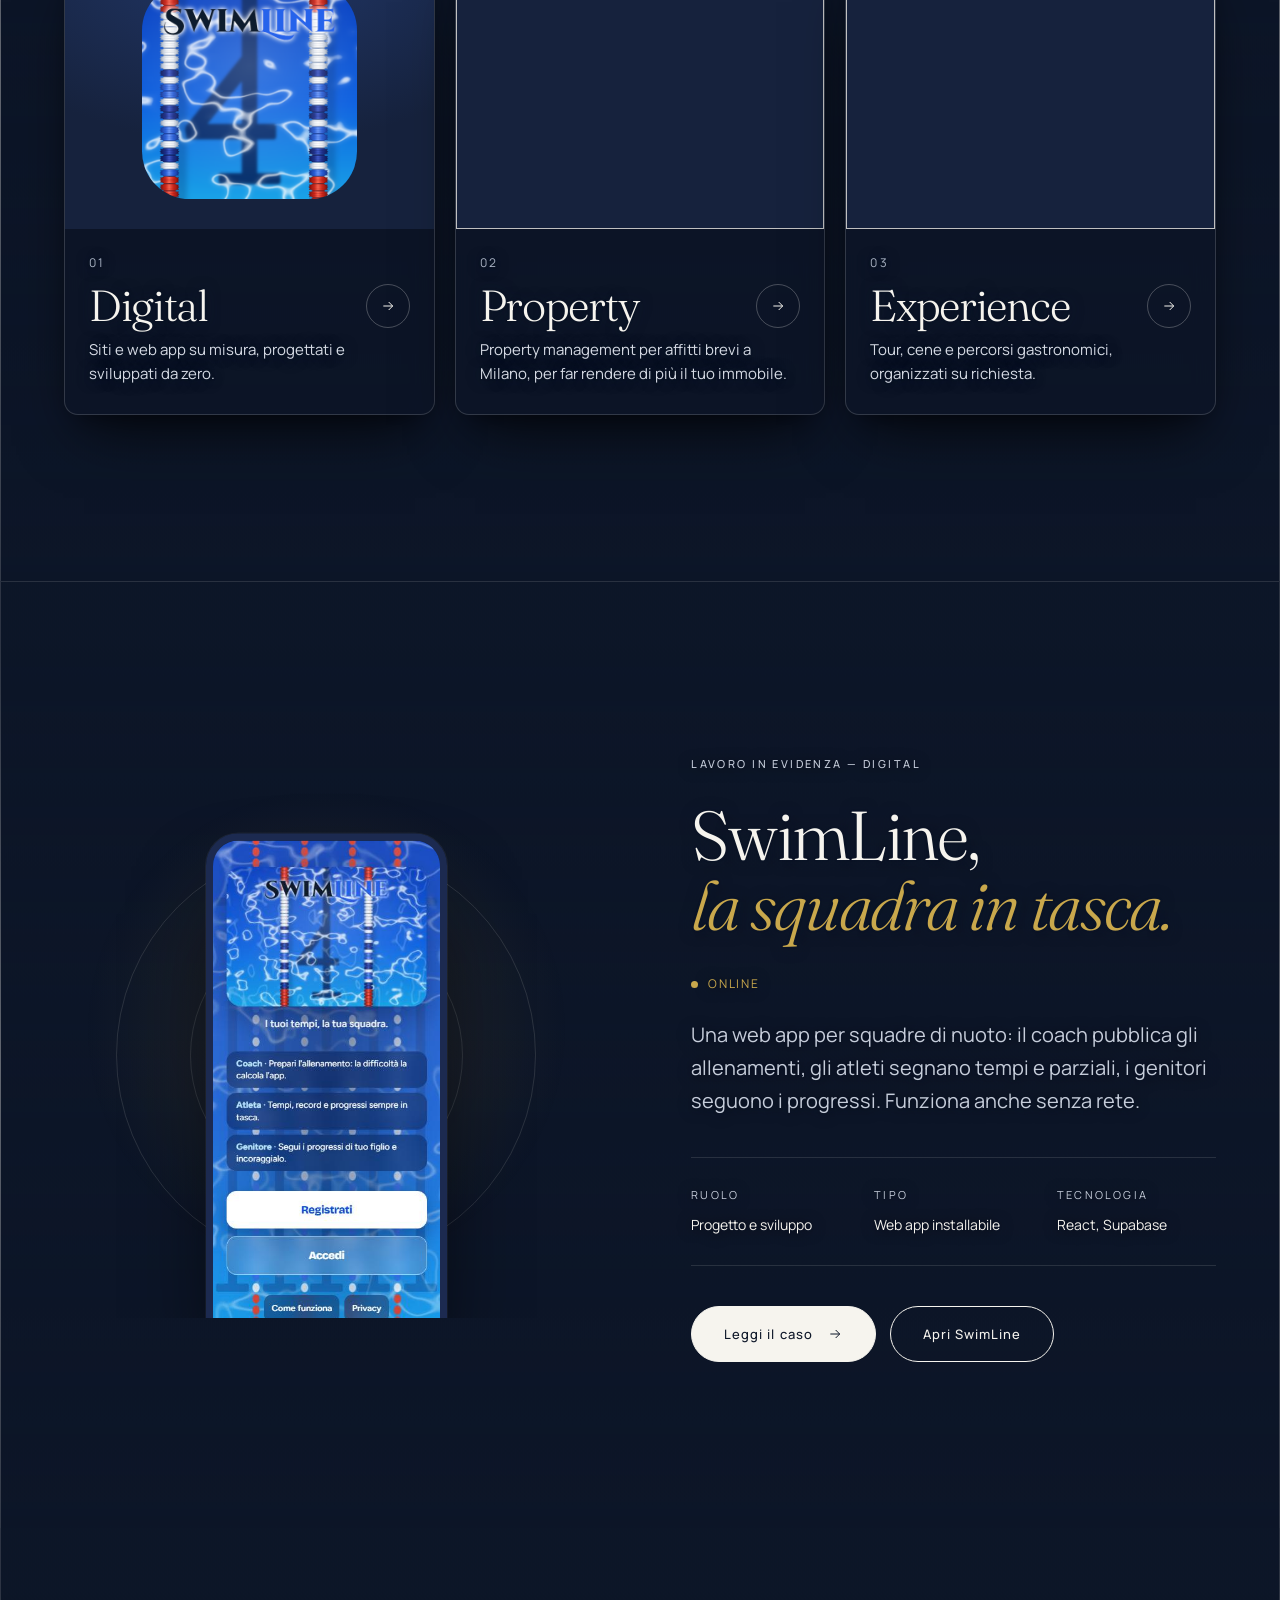
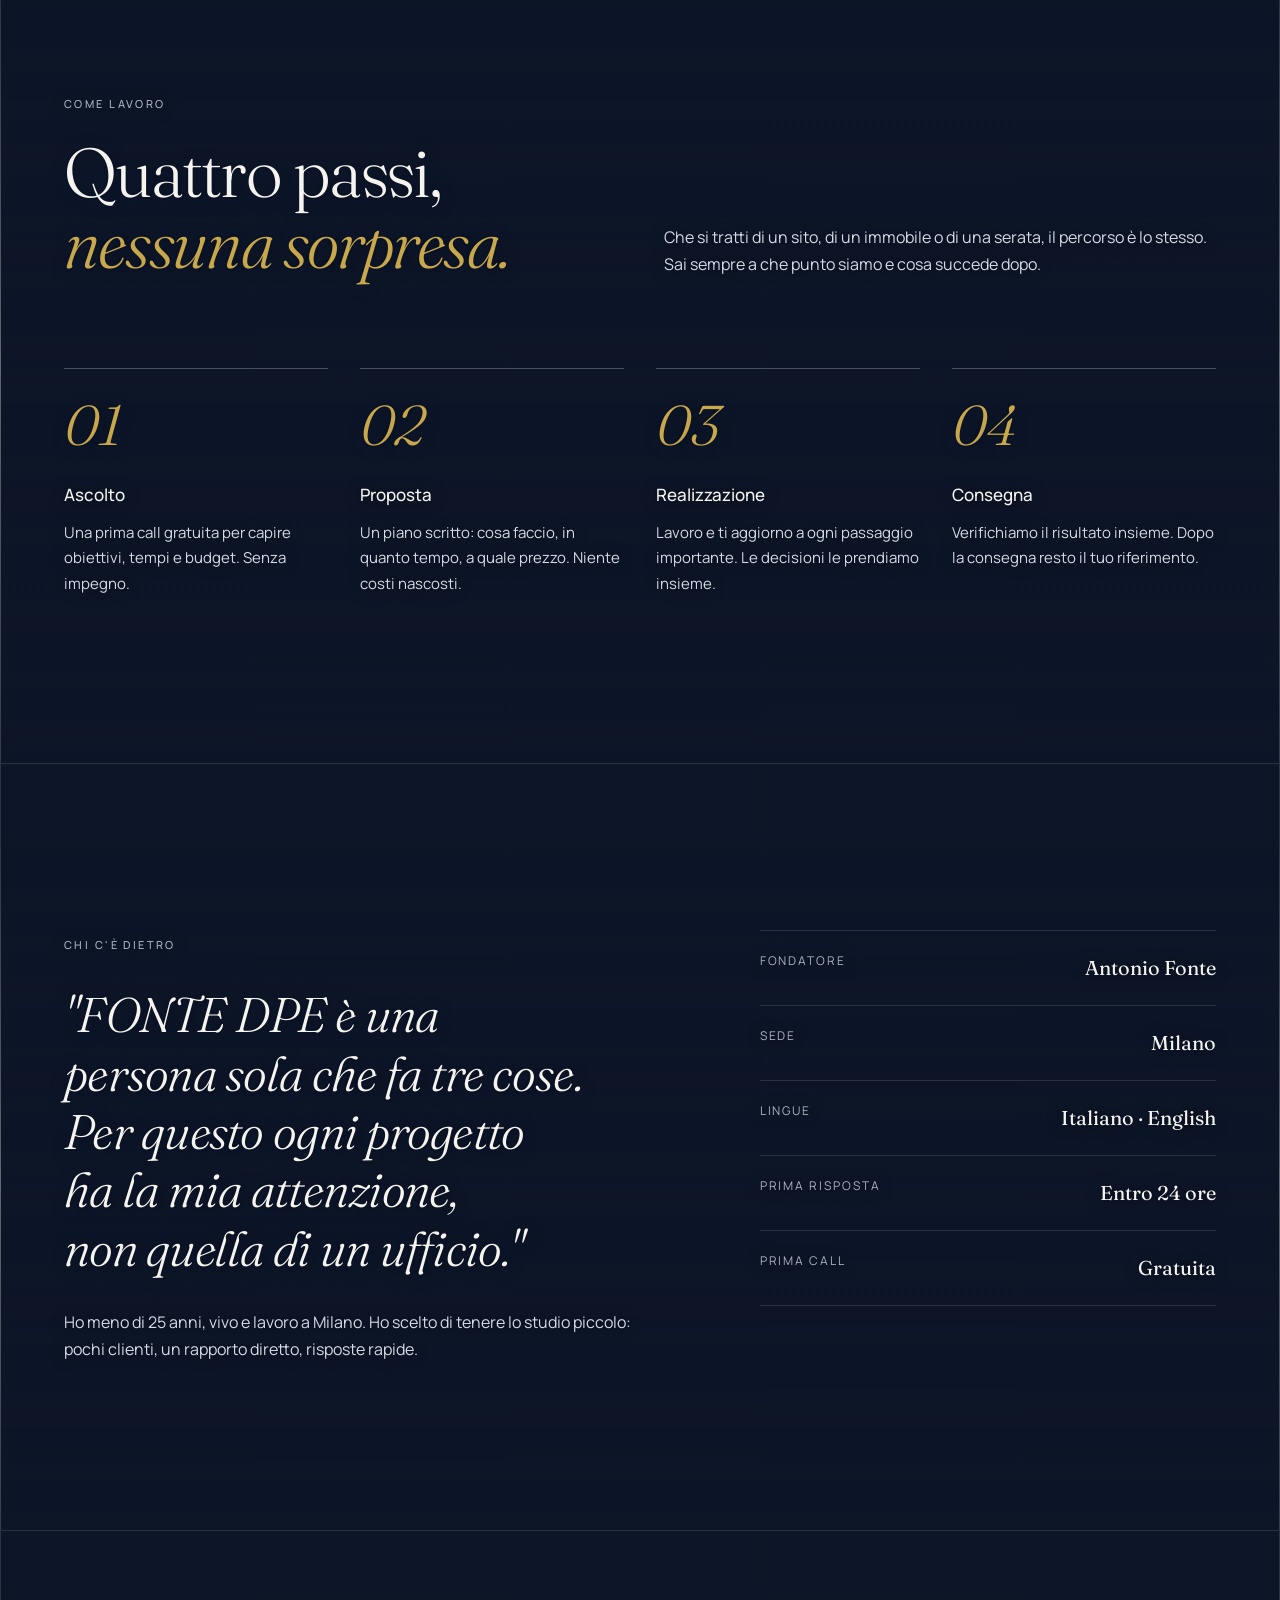
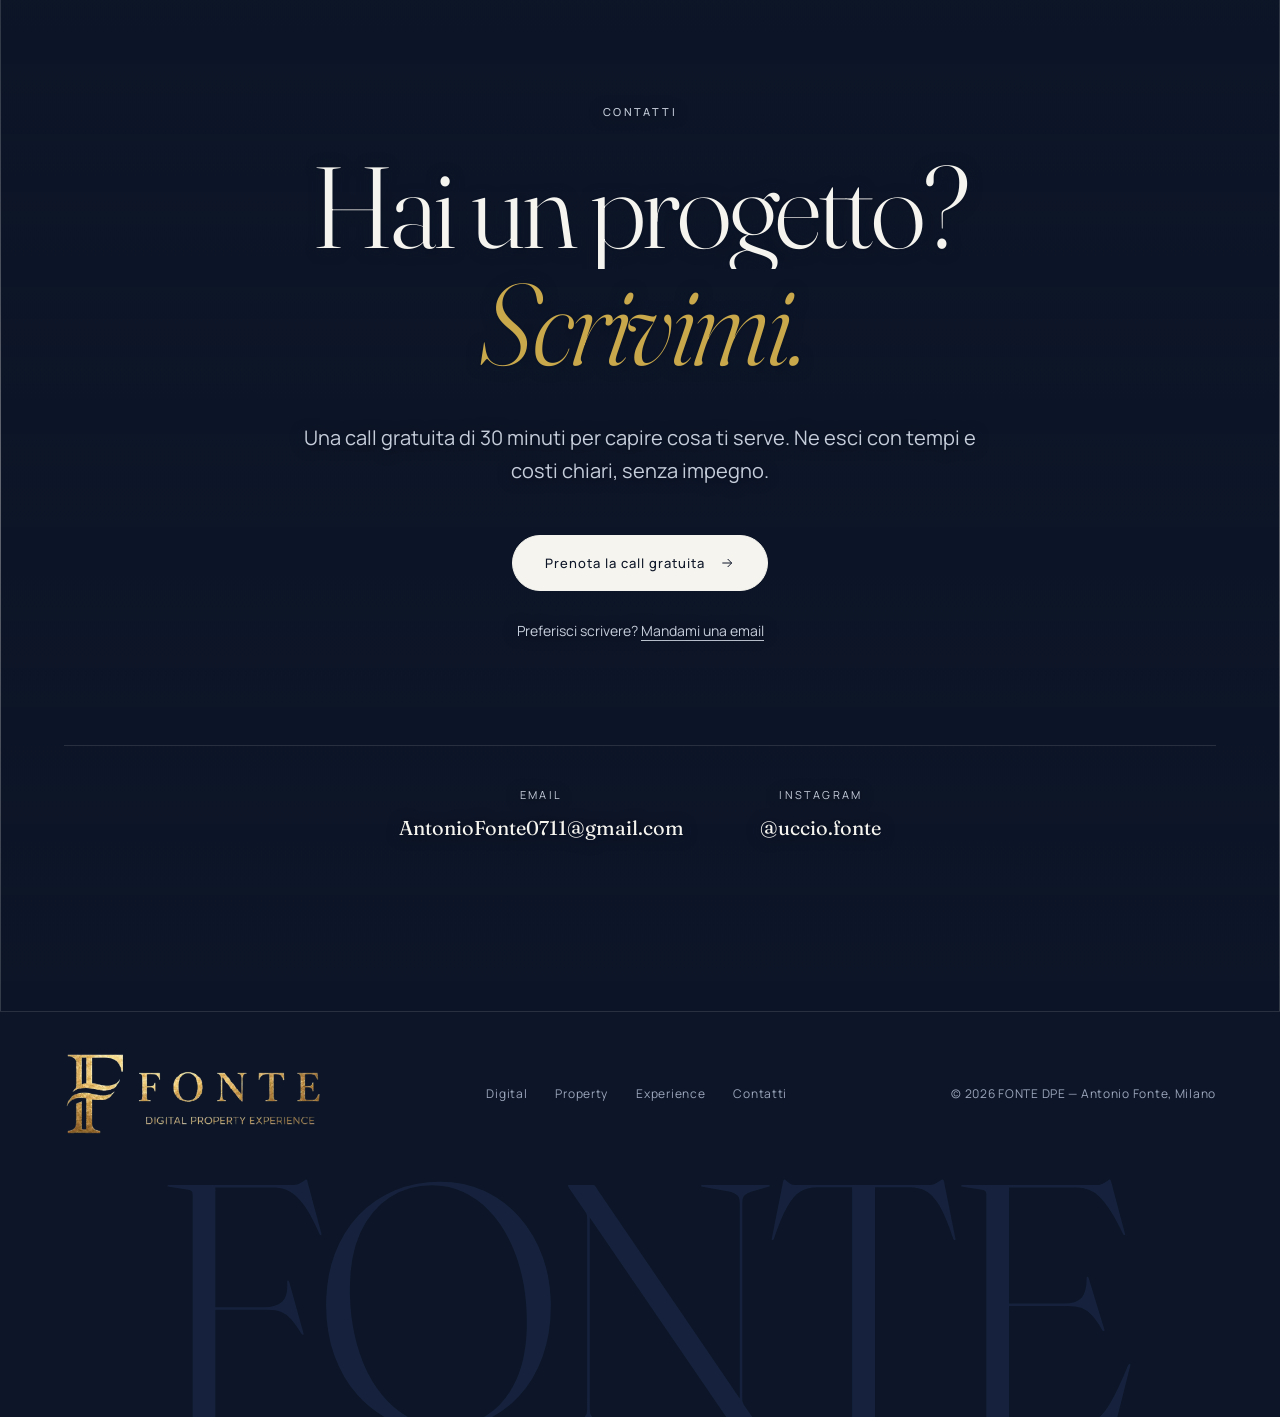
==== commit 203c4a73: "SwimLine: icona attuale nella home e screenshot aggiornati nel telefono Co-Authored-By: Claude Sonne" ====
--- a/index.html
+++ b/index.html
@@ -32,12 +32,21 @@
 <link rel="preconnect" href="https://fonts.gstatic.com" crossorigin>
 <link rel="preconnect" href="https://images.unsplash.com">
 <link href="https://fonts.googleapis.com/css2?family=Fraunces:ital,opsz,wght@0,9..144,300;0,9..144,400;1,9..144,300&family=Manrope:wght@400;500&display=swap" rel="stylesheet">
+<link rel="preload" href="images/logo-f.webp" as="image" fetchpriority="high">
 <link rel="stylesheet" href="assets/style.css">
 <script>document.documentElement.classList.add('js');try{if(!sessionStorage.getItem('intro')&&!matchMedia('(prefers-reduced-motion: reduce)').matches){document.documentElement.classList.add('intro-on');sessionStorage.setItem('intro','1')}}catch(e){}</script>
 </head>
 <body class="dark-top">
 
-<div class="intro" aria-hidden="true"><img src="images/logo-fonte-full.png" alt="" width="258" height="84"></div>
+<style>
+.intro{display:none}
+.intro-on .intro{position:fixed;inset:0;z-index:9999;display:grid;place-items:center;background:#0d1628;animation:intro-bg .9s ease 1.9s forwards}
+.intro img{width:min(200px,40vw);height:auto;opacity:0;transform:scale(.9);animation:intro-logo 1.8s cubic-bezier(.2,.7,.2,1) .2s forwards}
+.intro-on{overflow:hidden}
+@keyframes intro-logo{60%{opacity:1;transform:none}100%{opacity:1;transform:scale(1.05)}}
+@keyframes intro-bg{to{opacity:0;visibility:hidden}}
+</style>
+<div class="intro" aria-hidden="true"><img src="images/logo-f.webp" alt="" width="200" height="200"></div>
 <script>if(document.documentElement.classList.contains('intro-on'))setTimeout(function(){document.documentElement.classList.remove('intro-on')},2900)</script>
 
 <header class="header">
@@ -117,7 +126,7 @@
       </div>
       <div class="tiles">
         <a href="Digital.html" class="tile" data-reveal>
-          <span class="tile__img tile__img--phone"><img src="images/swimline-oggi.jpg" alt="" loading="lazy"></span>
+          <span class="tile__img tile__img--icon"><img src="images/swimline-icon.png" alt="" loading="lazy"></span>
           <span class="tile__body">
             <span class="tile__num">01</span>
             <span class="tile__name">Digital</span>
@@ -153,7 +162,7 @@
     <div class="wrap">
       <div class="case">
         <div class="case__stage" data-reveal>
-          <div class="phone" data-parallax="0.08"><img src="images/swimline-oggi.jpg" alt="Schermata Oggi di SwimLine: calendario della settimana, allenamento del giorno e punti dell'atleta" width="390" height="844" loading="lazy"></div>
+          <div class="phone" data-parallax="0.08"><img src="images/swimline-app.jpg" alt="Schermata iniziale di SwimLine: accesso per coach, atleti e genitori" width="375" height="812" loading="lazy"></div>
         </div>
         <div>
           <span class="label">Lavoro in evidenza — Digital</span>
--- a/assets/style.css
+++ b/assets/style.css
@@ -257,6 +257,8 @@
 /* Digital: lo screenshot dell app dentro un telefono, non ritagliato a tutta casella */
 .tile__img--phone { display:flex; justify-content:center; align-items:flex-start; padding-top:28px; background:radial-gradient(120% 100% at 50% 0%, #22386a, var(--night-2) 70%); }
 .tile__img--phone img { width:min(46%, 210px); height:auto; border:5px solid #0a1222; border-bottom:0; border-radius:26px 26px 0 0; transform-origin:50% 0; }
+.tile__img--icon { display:flex; justify-content:center; align-items:center; background:radial-gradient(120% 100% at 50% 0%, #22386a, var(--night-2) 70%); }
+.tile__img--icon img { width:auto; height:78%; aspect-ratio:1; border-radius:22%; object-fit:cover; }
 .tile__body { display:grid; grid-template-columns:minmax(0,1fr) 44px; column-gap:16px; row-gap:10px; align-items:center; padding:24px 24px 28px; flex:1; }
 .tile__num { grid-column:1 / -1; font-size:12px; letter-spacing:.2em; color:var(--ink-3); transition:color .4s; }
 .tile__name { font-family:var(--font-d); font-weight:300; font-size:clamp(34px, 3.4vw, 48px); line-height:1; letter-spacing:-.03em; transition:color .4s; }
@@ -570,11 +572,3 @@
   .bk__summary { grid-template-columns:minmax(0,1fr); gap:14px; }
   .bk__nav { flex-direction:column-reverse; }
 }
-
-/* ---------- Intro con logo (home, una volta a sessione) ---------- */
-.intro { display:none; }
-.intro-on .intro { position:fixed; inset:0; z-index:9999; display:grid; place-items:center; background:var(--night); animation:intro-bg .9s ease 1.9s forwards; }
-.intro img { width:min(60vw, 320px); height:auto; opacity:0; transform:scale(.94); animation:intro-logo 1.8s var(--ease) .2s forwards; }
-.intro-on { overflow:hidden; }
-@keyframes intro-logo { 60% { opacity:1; transform:none; } 100% { opacity:1; transform:scale(1.04); } }
-@keyframes intro-bg { to { opacity:0; visibility:hidden; } }
